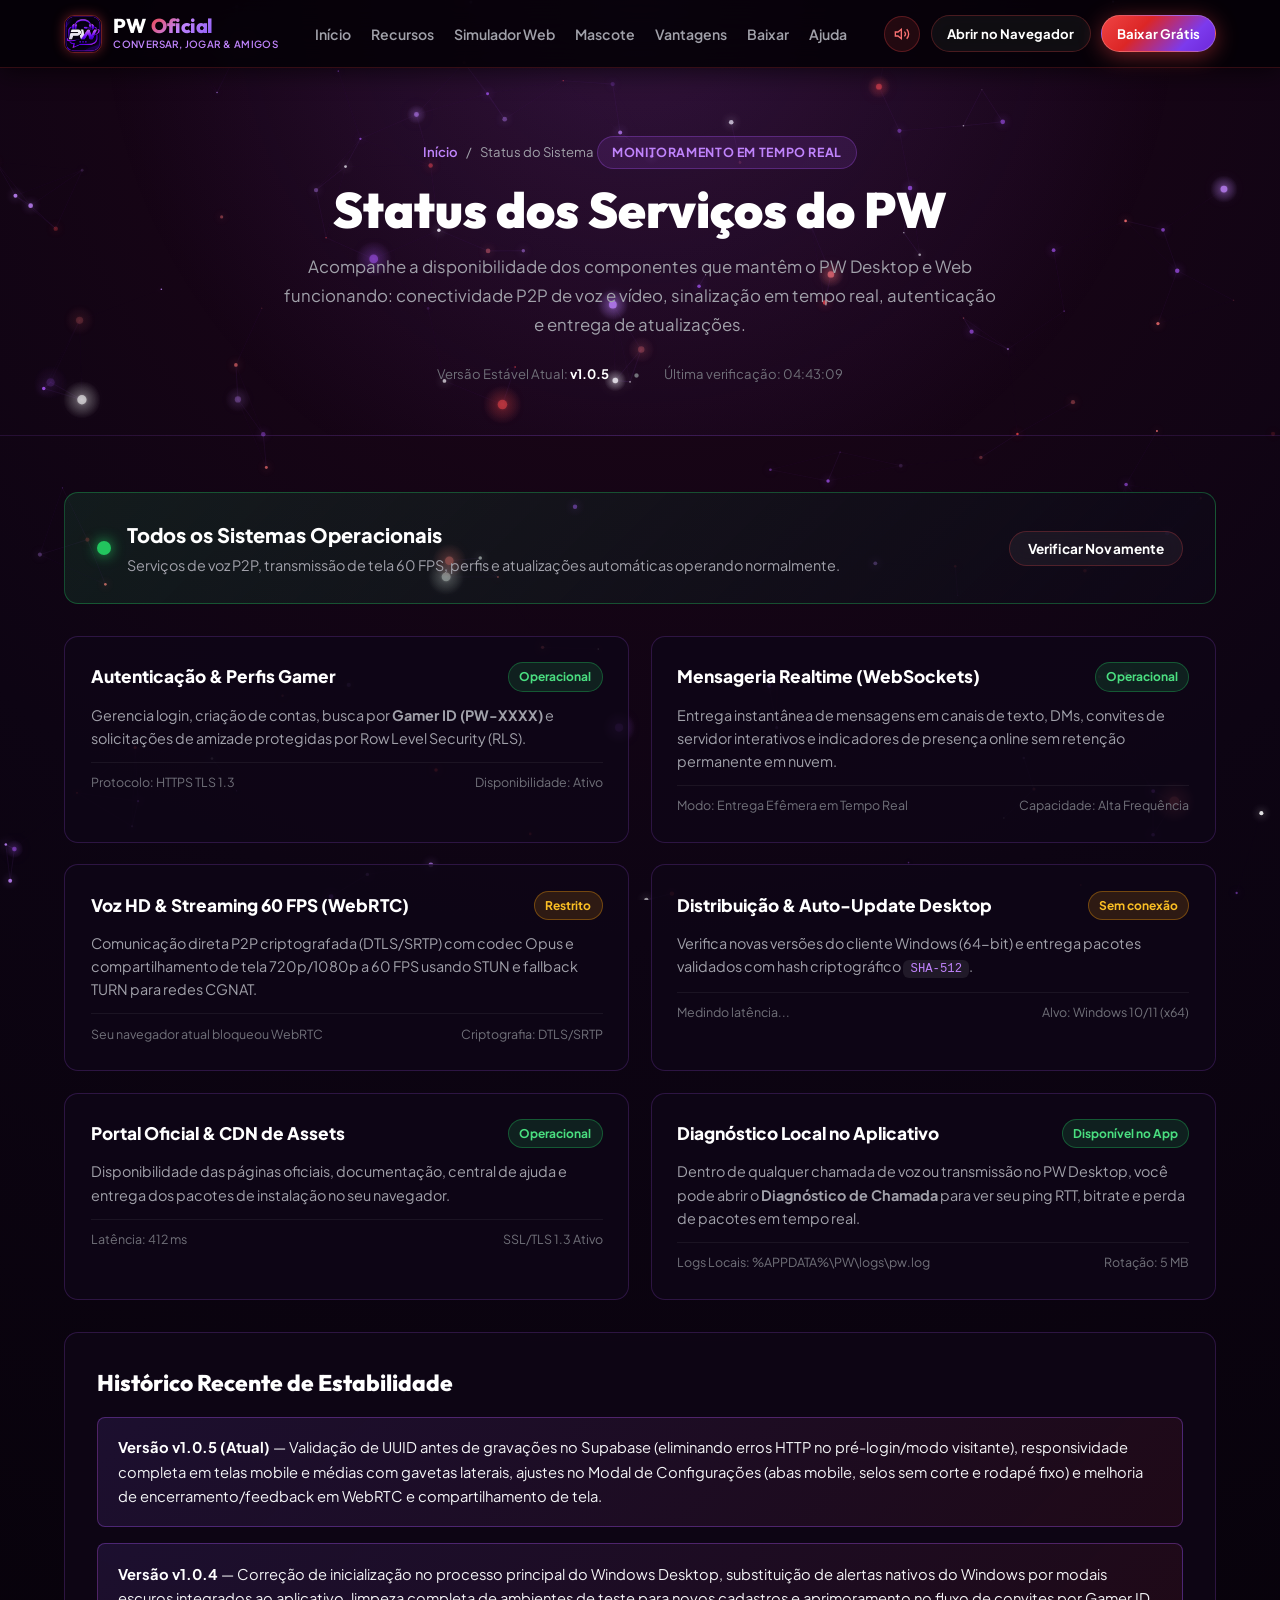
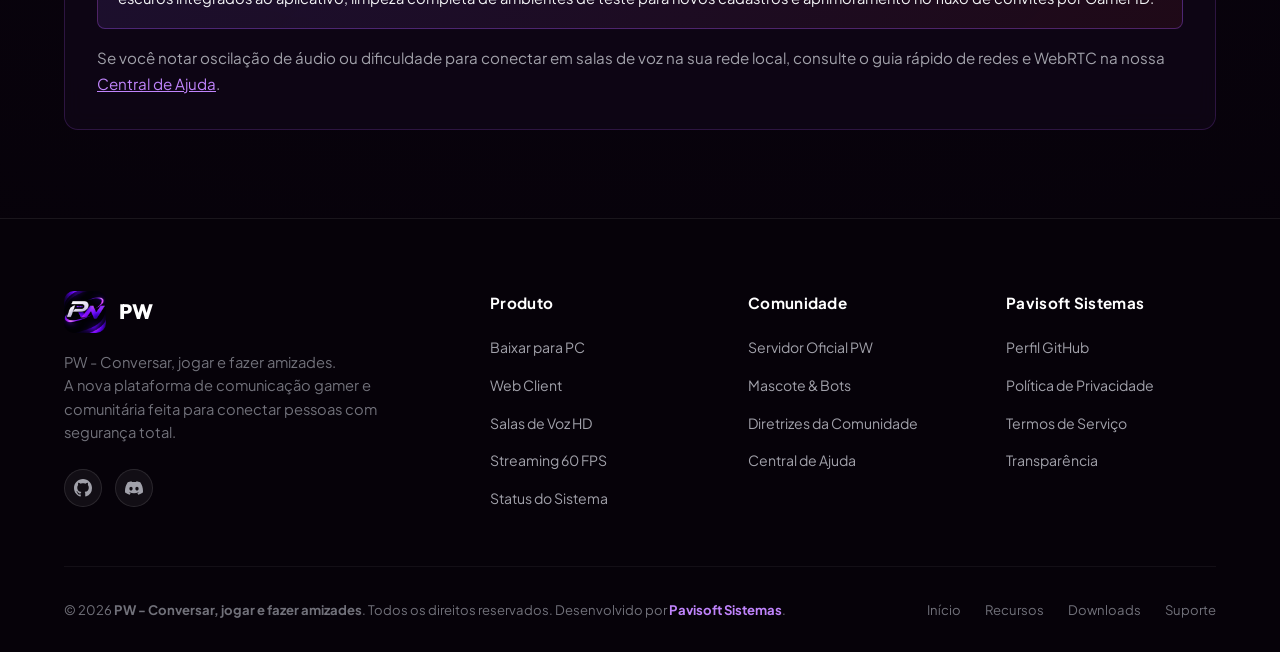
==== status.html @ 9122bd72 "chore: atualiza fallbacks e changelog do site oficial para v1.0.5" ====
<!DOCTYPE html>
<html lang="pt-BR">
<head>
  <meta charset="UTF-8">
  <meta name="viewport" content="width=device-width, initial-scale=1.0">
  <title>Status do Sistema | PW - Conversar, jogar e fazer amizades</title>
  <meta name="description" content="Acompanhe em tempo real o status dos serviços do PW: chamadas de voz WebRTC, streaming 60 FPS, autenticação, mensageria WebSockets e sistema de atualizações.">
  <meta name="author" content="Pavisoft Sistemas">
  <meta name="theme-color" content="#040106">

  <link rel="icon" type="image/x-icon" href="favicon.ico">
  <link rel="icon" type="image/png" href="assets/images/favicon.png">

  <link rel="preconnect" href="https://fonts.googleapis.com">
  <link rel="preconnect" href="https://fonts.gstatic.com" crossorigin>
  <link href="https://fonts.googleapis.com/css2?family=Outfit:wght@400;600;700;800;900&family=Plus+Jakarta+Sans:wght@400;500;600;700;800&display=swap" rel="stylesheet">
  <link rel="stylesheet" href="assets/css/style.css">
</head>
<body>
  <canvas id="starsCanvas"></canvas>

  <!-- Cabeçalho -->
  <header class="site-header">
    <div class="container nav-container">
      <a href="index.html" class="brand">
        <img src="assets/images/logo-app.jpg" alt="Logo PW" class="brand-logo-img">
        <div class="brand-text">
          <span class="brand-title">PW <span class="gradient-text-purple">Oficial</span></span>
          <span class="brand-tag">Conversar, Jogar &amp; Amigos</span>
        </div>
      </a>

      <ul class="nav-menu" id="navMenu">
        <li><a href="index.html#inicio" class="nav-link">Início</a></li>
        <li><a href="index.html#recursos" class="nav-link">Recursos</a></li>
        <li><a href="index.html#demo" class="nav-link">Simulador Web</a></li>
        <li><a href="index.html#mascote" class="nav-link">Mascote</a></li>
        <li><a href="index.html#vantagens" class="nav-link">Vantagens</a></li>
        <li><a href="index.html#baixar" class="nav-link">Baixar</a></li>
        <li><a href="ajuda.html" class="nav-link">Ajuda</a></li>
      </ul>

      <div class="nav-actions">
        <button id="soundToggleBtn" class="sound-toggle-btn" title="Som: Ativo (Clique para silenciar)" aria-label="Alternar Efeitos Sonoros">
          <svg class="pw-icon pw-icon-sm" viewBox="0 0 24 24" fill="none" stroke="currentColor" stroke-width="2"><polygon points="11 5 6 9 2 9 2 15 6 15 11 19 11 5"></polygon><path d="M19.07 4.93a10 10 0 0 1 0 14.14M15.54 8.46a5 5 0 0 1 0 7.07"></path></svg>
        </button>
        <a href="index.html#demo" class="btn btn-secondary btn-sm btn-open-web">Abrir no Navegador</a>
        <a href="index.html#baixar" class="btn btn-primary btn-sm btn-glow">Baixar Grátis</a>
        <button class="mobile-toggle" id="mobileToggle" aria-label="Abrir Menu">
          <span></span><span></span><span></span>
        </button>
      </div>
    </div>
  </header>

  <!-- Hero da Subpágina -->
  <section class="subpage-hero">
    <div class="container">
      <div class="subpage-breadcrumb">
        <a href="index.html">Início</a>
        <span>/</span>
        <span>Status do Sistema</span>
      </div>
      <div class="section-pill">MONITORAMENTO EM TEMPO REAL</div>
      <h1 class="subpage-title">Status dos Serviços do PW</h1>
      <p class="subpage-subtitle">
        Acompanhe a disponibilidade dos componentes que mantêm o PW Desktop e Web funcionando: conectividade P2P de voz e vídeo, sinalização em tempo real, autenticação e entrega de atualizações.
      </p>
      <div class="subpage-meta-bar">
        <span>Versão Estável Atual: <strong id="statusVersionValue" style="color: #fff;">v1.0.5</strong></span>
        <span>•</span>
        <span id="statusLastCheck">Verificando agora...</span>
      </div>
    </div>
  </section>

  <!-- Conteúdo Principal -->
  <main class="subpage-content" id="statusPageRoot">
    <div class="container">
      <!-- Banner Resumo -->
      <div class="status-banner">
        <div class="status-banner-left">
          <span class="status-pulse-dot"></span>
          <div>
            <h2 id="statusBannerTitle" style="font-size: 1.25rem; font-weight: 800; color: #fff; margin-bottom: 0.2rem;">Todos os Sistemas Operacionais</h2>
            <p id="statusBannerDesc" style="font-size: 0.9rem; color: var(--text-muted); margin: 0;">
              Serviços de voz P2P, transmissão de tela 60 FPS, perfis e atualizações automáticas operando normalmente.
            </p>
          </div>
        </div>
        <button class="btn btn-secondary btn-sm" id="statusRefreshBtn">Verificar Novamente</button>
      </div>

      <!-- Grade de Componentes Reais do PW -->
      <div class="status-grid">
        <div class="status-card">
          <div class="status-card-header">
            <h3 class="status-card-title">Autenticação &amp; Perfis Gamer</h3>
            <span class="status-badge ok">Operacional</span>
          </div>
          <p class="status-card-desc">
            Gerencia login, criação de contas, busca por <strong>Gamer ID (PW-XXXX)</strong> e solicitações de amizade protegidas por Row Level Security (RLS).
          </p>
          <div class="status-card-meta">
            <span>Protocolo: HTTPS TLS 1.3</span>
            <span>Disponibilidade: Ativo</span>
          </div>
        </div>

        <div class="status-card">
          <div class="status-card-header">
            <h3 class="status-card-title">Mensageria Realtime (WebSockets)</h3>
            <span class="status-badge ok">Operacional</span>
          </div>
          <p class="status-card-desc">
            Entrega instantânea de mensagens em canais de texto, DMs, convites de servidor interativos e indicadores de presença online sem retenção permanente em nuvem.
          </p>
          <div class="status-card-meta">
            <span>Modo: Entrega Efêmera em Tempo Real</span>
            <span>Capacidade: Alta Frequência</span>
          </div>
        </div>

        <div class="status-card">
          <div class="status-card-header">
            <h3 class="status-card-title">Voz HD &amp; Streaming 60 FPS (WebRTC)</h3>
            <span class="status-badge checking" id="statusWebRtcBadge">Verificando...</span>
          </div>
          <p class="status-card-desc">
            Comunicação direta P2P criptografada (DTLS/SRTP) com codec Opus e compartilhamento de tela 720p/1080p a 60 FPS usando STUN e fallback TURN para redes CGNAT.
          </p>
          <div class="status-card-meta">
            <span id="statusWebRtcMeta">Checando suporte no navegador...</span>
            <span>Criptografia: DTLS/SRTP</span>
          </div>
        </div>

        <div class="status-card">
          <div class="status-card-header">
            <h3 class="status-card-title">Distribuição &amp; Auto-Update Desktop</h3>
            <span class="status-badge checking" id="statusUpdateBadge">Verificando...</span>
          </div>
          <p class="status-card-desc">
            Verifica novas versões do cliente Windows (64-bit) e entrega pacotes validados com hash criptográfico <code class="doc-code-inline">SHA-512</code>.
          </p>
          <div class="status-card-meta">
            <span id="statusUpdateLatency">Medindo latência...</span>
            <span>Alvo: Windows 10/11 (x64)</span>
          </div>
        </div>

        <div class="status-card">
          <div class="status-card-header">
            <h3 class="status-card-title">Portal Oficial &amp; CDN de Assets</h3>
            <span class="status-badge checking" id="statusWebBadge">Verificando...</span>
          </div>
          <p class="status-card-desc">
            Disponibilidade das páginas oficiais, documentação, central de ajuda e entrega dos pacotes de instalação no seu navegador.
          </p>
          <div class="status-card-meta">
            <span id="statusWebLatency">Medindo resposta...</span>
            <span>SSL/TLS 1.3 Ativo</span>
          </div>
        </div>

        <div class="status-card">
          <div class="status-card-header">
            <h3 class="status-card-title">Diagnóstico Local no Aplicativo</h3>
            <span class="status-badge ok">Disponível no App</span>
          </div>
          <p class="status-card-desc">
            Dentro de qualquer chamada de voz ou transmissão no PW Desktop, você pode abrir o <strong>Diagnóstico de Chamada</strong> para ver seu ping RTT, bitrate e perda de pacotes em tempo real.
          </p>
          <div class="status-card-meta">
            <span>Logs Locais: %APPDATA%\PW\logs\pw.log</span>
            <span>Rotação: 5 MB</span>
          </div>
        </div>
      </div>

      <!-- Notas da Última Build -->
      <div class="doc-card">
        <h2>Histórico Recente de Estabilidade</h2>
        <div class="doc-highlight-box" style="margin-bottom: 0.85rem;">
          <strong>Versão v1.0.5 (Atual)</strong> — Validação de UUID antes de gravações no Supabase (eliminando erros HTTP no pré-login/modo visitante), responsividade completa em telas mobile e médias com gavetas laterais, ajustes no Modal de Configurações (abas mobile, selos sem corte e rodapé fixo) e melhoria de encerramento/feedback em WebRTC e compartilhamento de tela.
        </div>
        <div class="doc-highlight-box">
          <strong>Versão v1.0.4</strong> — Correção de inicialização no processo principal do Windows Desktop, substituição de alertas nativos do Windows por modais escuros integrados ao aplicativo, limpeza completa de ambientes de teste para novos cadastros e aprimoramento no fluxo de convites por Gamer ID.
        </div>
        <p style="margin-top: 1rem;">
          Se você notar oscilação de áudio ou dificuldade para conectar em salas de voz na sua rede local, consulte o guia rápido de redes e WebRTC na nossa <a href="ajuda.html#redes" style="color: var(--pw-purple-light); text-decoration: underline;">Central de Ajuda</a>.
        </p>
      </div>
    </div>
  </main>

  <!-- Rodapé -->
  <footer class="site-footer">
    <div class="container">
      <div class="footer-grid">
        <div class="footer-brand-col">
          <div class="footer-logo">
            <img src="assets/images/logo-pw.jpg" alt="Logo PW Oficial">
            <span class="footer-logo-title">PW</span>
          </div>
          <p class="footer-desc">
            PW - Conversar, jogar e fazer amizades.<br>
            A nova plataforma de comunicação gamer e comunitária feita para conectar pessoas com segurança total.
          </p>
          <div class="footer-socials">
            <a href="https://github.com/COprivacy/PW-site-oficial" target="_blank" rel="noopener noreferrer" class="social-btn" title="GitHub Oficial COprivacy">
              <svg width="18" height="18" viewBox="0 0 24 24" fill="currentColor"><path d="M12 0C5.37 0 0 5.37 0 12c0 5.31 3.435 9.795 8.205 11.385.6.105.825-.255.825-.57 0-.285-.015-1.23-.015-2.235-3.015.555-3.795-.735-4.035-1.41-.135-.345-.72-1.41-1.23-1.695-.42-.225-1.02-.78-.015-.795.945-.015 1.62.87 1.845 1.23 1.08 1.815 2.805 1.305 3.495.99.105-.78.42-1.305.765-1.605-2.67-.3-5.46-1.335-5.46-5.925 0-1.305.465-2.385 1.23-3.225-.12-.3-.54-1.53.12-3.18 0 0 1.005-.315 3.3 1.23.96-.27 1.98-.405 3-.405s2.04.135 3 .405c2.295-1.56 3.3-1.23 3.3-1.23.66 1.65.24 2.88.12 3.18.765.84 1.23 1.905 1.23 3.225 0 4.605-2.805 5.625-5.475 5.925.435.375.81 1.095.81 2.22 0 1.605-.015 2.895-.015 3.3 0 .315.225.69.825.57A12.02 12.02 0 0024 12c0-6.63-5.37-12-12-12z"/></svg>
            </a>
            <a href="index.html#demo" class="social-btn" title="Servidor Oficial PW">
              <svg width="18" height="18" viewBox="0 0 24 24" fill="currentColor"><path d="M20.317 4.37a19.791 19.791 0 0 0-4.885-1.515.074.074 0 0 0-.079.037c-.21.375-.444.864-.608 1.25a18.27 18.27 0 0 0-5.487 0 12.64 12.64 0 0 0-.617-1.25.077.077 0 0 0-.079-.037A19.736 19.736 0 0 0 3.677 4.37a.07.07 0 0 0-.032.027C.533 9.046-.32 13.58.099 18.057a.082.082 0 0 0 .031.057 19.9 19.9 0 0 0 5.993 3.03.078.078 0 0 0 .084-.028c.462-.63.874-1.295 1.226-1.994.021-.041.001-.09-.041-.106a13.107 13.107 0 0 1-1.872-.892.077.077 0 0 1-.008-.128 10.2 10.2 0 0 0 .372-.292.074.074 0 0 1 .077-.01c3.929 1.793 8.18 1.793 12.061 0a.074.074 0 0 1 .078.01c.12.098.246.198.373.292a.077.077 0 0 1-.006.127 12.299 12.299 0 0 1-1.873.893.077.077 0 0 0-.041.107c.36.698.772 1.362 1.225 1.993a.076.076 0 0 0 .084.028 19.839 19.839 0 0 0 6.002-3.03.077.077 0 0 0 .032-.054c.5-5.177-.838-9.674-3.549-13.66a.061.061 0 0 0-.031-.028zM8.02 15.33c-1.183 0-2.157-1.085-2.157-2.419 0-1.333.956-2.419 2.157-2.419 1.21 0 2.176 1.096 2.157 2.42 0 1.333-.956 2.418-2.157 2.418zm7.975 0c-1.183 0-2.157-1.085-2.157-2.419 0-1.333.955-2.419 2.157-2.419 1.21 0 2.176 1.096 2.157 2.42 0 1.333-.946 2.418-2.157 2.418z"/></svg>
            </a>
          </div>
        </div>

        <div>
          <h4 class="footer-col-title">Produto</h4>
          <ul class="footer-links">
            <li><a href="index.html#baixar">Baixar para PC</a></li>
            <li><a href="index.html#demo">Web Client</a></li>
            <li><a href="index.html#recursos">Salas de Voz HD</a></li>
            <li><a href="index.html#recursos">Streaming 60 FPS</a></li>
            <li><a href="status.html">Status do Sistema</a></li>
          </ul>
        </div>

        <div>
          <h4 class="footer-col-title">Comunidade</h4>
          <ul class="footer-links">
            <li><a href="index.html#demo">Servidor Oficial PW</a></li>
            <li><a href="index.html#mascote">Mascote &amp; Bots</a></li>
            <li><a href="diretrizes.html">Diretrizes da Comunidade</a></li>
            <li><a href="ajuda.html">Central de Ajuda</a></li>
          </ul>
        </div>

        <div>
          <h4 class="footer-col-title">Pavisoft Sistemas</h4>
          <ul class="footer-links">
            <li><a href="https://github.com/COprivacy" target="_blank" rel="noopener noreferrer">Perfil GitHub</a></li>
            <li><a href="privacidade.html">Política de Privacidade</a></li>
            <li><a href="termos.html">Termos de Serviço</a></li>
            <li><a href="transparencia.html">Transparência</a></li>
          </ul>
        </div>
      </div>

      <div class="footer-bottom">
        <div>
          © 2026 <strong>PW - Conversar, jogar e fazer amizades</strong>. Todos os direitos reservados. Desenvolvido por <strong style="color: var(--pw-purple-light); font-weight: 700;">Pavisoft Sistemas</strong>.
        </div>
        <div class="footer-bottom-links">
          <a href="index.html#inicio">Início</a>
          <a href="index.html#recursos">Recursos</a>
          <a href="index.html#baixar">Downloads</a>
          <a href="ajuda.html">Suporte</a>
        </div>
      </div>
    </div>
  </footer>

  <script src="assets/js/main.js"></script>
</body>
</html>
---- assets/css/style.css ----
/* ==========================================================================
   PW - Conversar, Jogar e Fazer Amizades
   Design System & Estilos Globais
   Inspirado no Discord com identidade Cyber Neon Roxo & Mascote 3D
   ========================================================================== */

:root {
  --font-main: 'Plus Jakarta Sans', -apple-system, BlinkMacSystemFont, 'Segoe UI', Roboto, Helvetica, Arial, sans-serif;
  --font-display: 'Outfit', -apple-system, BlinkMacSystemFont, 'Segoe UI', Roboto, sans-serif;
  
  /* Cores Base - Preto Profundo Onyx & Obsidiana */
  --bg-darker: #040106;
  --bg-main: #09040d;
  --bg-card: #0f0717;
  --bg-card-hover: #180b24;
  --bg-glass: rgba(15, 7, 23, 0.82);
  --border-color: rgba(168, 85, 247, 0.2);
  --border-color-glow: rgba(239, 68, 68, 0.45);

  /* Discord Mockup Cores (Preto Gamer com Realce Roxo & Vermelho) */
  --discord-guild-bg: #050208;
  --discord-channel-bg: #0d0615;
  --discord-chat-bg: #12091c;
  --discord-members-bg: #0a0412;
  --discord-hover: rgba(255, 255, 255, 0.06);
  --discord-active: rgba(239, 68, 68, 0.18);
  
  /* Paleta Preto, Roxo e Vermelho (Identidade PW Gamer) */
  --pw-purple: #8b5cf6;
  --pw-purple-glow: #a855f7;
  --pw-purple-light: #c084fc;
  --pw-deep: #6d28d9;
  --pw-dark: #4c1d95;

  /* Vermelho Carmesim de Ação e Energia */
  --pw-red: #ef4444;
  --pw-red-glow: #f87171;
  --pw-red-dark: #b91c1c;
  --pw-red-deep: #7f1d1d;

  /* Status */
  --pw-online: #22c55e;
  --pw-idle: #f59e0b;
  --pw-dnd: #ef4444;

  /* Tipografia & Contrastes */
  --text-white: #ffffff;
  --text-light: #f3f4f6;
  --text-muted: #a1a1aa;
  --text-dim: #71717a;

  /* Sombras & Brilhos */
  --glow-purple: 0 0 35px rgba(168, 85, 247, 0.35);
  --glow-red: 0 0 30px rgba(239, 68, 68, 0.4);
  --glow-button: 0 0 25px rgba(239, 68, 68, 0.5);
  --glow-text: 0 0 18px rgba(248, 113, 113, 0.6);
  --shadow-card: 0 15px 35px -5px rgba(0, 0, 0, 0.8);
  
  /* Layout */
  --radius-sm: 8px;
  --radius-md: 14px;
  --radius-lg: 22px;
  --radius-full: 9999px;
  --container-max: 1200px;
  --transition: all 0.25s cubic-bezier(0.16, 1, 0.3, 1);
}

/* Reset Básico */
*, *::before, *::after {
  box-sizing: border-box;
  margin: 0;
  padding: 0;
}

html {
  scroll-behavior: smooth;
  font-size: 16px;
  background-color: var(--bg-darker);
  color: var(--text-light);
  overflow-x: hidden;
}

body {
  font-family: var(--font-main);
  background: radial-gradient(circle at 50% 0%, #200518 0%, #0d0413 40%, #040106 100%);
  color: var(--text-light);
  line-height: 1.6;
  min-height: 100vh;
  position: relative;
  overflow-x: hidden;
  -webkit-font-smoothing: antialiased;
}

/* Custom Scrollbar */
::-webkit-scrollbar {
  width: 9px;
}
::-webkit-scrollbar-track {
  background: var(--bg-darker);
}
::-webkit-scrollbar-thumb {
  background: #3d0d2b;
  border-radius: var(--radius-full);
}
::-webkit-scrollbar-thumb:hover {
  background: var(--pw-red);
}

/* Utilitários de Ícones SVG Profissionais */
.pw-icon {
  display: inline-flex;
  align-items: center;
  justify-content: center;
  vertical-align: middle;
  flex-shrink: 0;
  transition: var(--transition);
}

.pw-icon-xs {
  width: 13px;
  height: 13px;
}

.pw-icon-sm {
  width: 16px;
  height: 16px;
}

.pw-icon-md {
  width: 20px;
  height: 20px;
}

.pw-icon-lg {
  width: 26px;
  height: 26px;
}

.pw-icon-xl {
  width: 32px;
  height: 32px;
}

.pw-icon-purple {
  color: var(--pw-purple-light);
}

.pw-icon-success {
  color: var(--pw-online);
}

.pw-icon-dim {
  color: var(--text-dim);
}

/* Indicador de Status com Pulso */
.status-indicator-live {
  display: inline-block;
  width: 9px;
  height: 9px;
  border-radius: 50%;
  background-color: var(--pw-online);
  box-shadow: 0 0 10px var(--pw-online);
  position: relative;
  flex-shrink: 0;
}

.status-indicator-live::after {
  content: '';
  position: absolute;
  top: -3px;
  left: -3px;
  width: 15px;
  height: 15px;
  border-radius: 50%;
  border: 1.5px solid var(--pw-online);
  opacity: 0.7;
  animation: pulseLive 2s infinite ease-out;
}

@keyframes pulseLive {
  0% { transform: scale(0.6); opacity: 0.9; }
  100% { transform: scale(1.6); opacity: 0; }
}

/* Links e Botões */
a {
  color: inherit;
  text-decoration: none;
  transition: var(--transition);
}

button {
  font-family: inherit;
  cursor: pointer;
  border: none;
  background: none;
  outline: none;
  transition: var(--transition);
}

img {
  max-width: 100%;
  height: auto;
  display: block;
}

/* Canvas de Fundo (Estrelas & Luzes Brilhantes Cyber Neon) */
#starsCanvas {
  position: fixed;
  top: 0;
  left: 0;
  width: 100vw;
  height: 100vh;
  z-index: 0;
  pointer-events: none;
  opacity: 0.88;
}

/* Container */
.container {
  max-width: var(--container-max);
  margin: 0 auto;
  padding: 0 1.5rem;
  position: relative;
  z-index: 2;
}

/* Efeito de Texto Gradiente Neon */
.gradient-text {
  background: linear-gradient(135deg, #ffffff 0%, #fca5a5 35%, #ef4444 70%, #c084fc 100%);
  -webkit-background-clip: text;
  -webkit-text-fill-color: transparent;
  display: inline-block;
}

.gradient-text-purple {
  background: linear-gradient(135deg, #ef4444 0%, #c084fc 50%, #8b5cf6 100%);
  -webkit-background-clip: text;
  -webkit-text-fill-color: transparent;
  display: inline-block;
}

.gradient-text-red {
  background: linear-gradient(135deg, #fca5a5 0%, #ef4444 50%, #b91c1c 100%);
  -webkit-background-clip: text;
  -webkit-text-fill-color: transparent;
  display: inline-block;
}

/* ==========================================================================
   Header / Navbar - 100% Fixo, Imutável e Estável
   ========================================================================== */
.site-header {
  position: fixed;
  top: 0;
  left: 0;
  width: 100%;
  height: 68px;
  z-index: 1000;
  background: rgba(4, 1, 6, 0.88);
  backdrop-filter: blur(16px);
  -webkit-backdrop-filter: blur(16px);
  border-bottom: 1px solid rgba(239, 68, 68, 0.2);
  box-shadow: 0 4px 25px rgba(0, 0, 0, 0.6);
  padding: 0;
  display: flex;
  align-items: center;
}

.nav-container {
  display: flex;
  align-items: center;
  justify-content: space-between;
  gap: 1rem;
  height: 100%;
  width: 100%;
}

/* Brand Logo */
.brand {
  display: flex;
  align-items: center;
  gap: 0.7rem;
  font-weight: 800;
  font-size: 1.3rem;
  color: var(--text-white);
  letter-spacing: -0.02em;
  flex-shrink: 0;
  white-space: nowrap;
}

.brand-logo-img {
  width: 38px;
  height: 38px;
  border-radius: 10px;
  object-fit: cover;
  box-shadow: 0 0 12px rgba(239, 68, 68, 0.4);
  border: 1.5px solid rgba(239, 68, 68, 0.45);
  transition: var(--transition);
}

.brand:hover .brand-logo-img {
  transform: rotate(-6deg) scale(1.06);
  box-shadow: 0 0 25px rgba(239, 68, 68, 0.6), 0 0 15px rgba(168, 85, 247, 0.5);
}

.brand-text {
  display: flex;
  flex-direction: column;
  white-space: nowrap;
}

.brand-title {
  font-family: var(--font-display);
  font-size: 1.25rem;
  font-weight: 800;
  line-height: 1.1;
  color: #fff;
  display: flex;
  align-items: center;
  gap: 0.35rem;
  white-space: nowrap;
}

.brand-tag {
  font-size: 0.62rem;
  color: var(--pw-purple-light);
  font-weight: 600;
  letter-spacing: 0.04em;
  text-transform: uppercase;
  white-space: nowrap;
}

/* Nav Menu */
.nav-menu {
  display: flex;
  align-items: center;
  list-style: none;
  gap: 1.25rem;
}

.nav-link {
  font-size: 0.88rem;
  font-weight: 600;
  color: var(--text-muted);
  position: relative;
  padding: 0.35rem 0;
  white-space: nowrap;
}

.nav-link:hover, .nav-link.active {
  color: var(--text-white);
}

.nav-link::after {
  content: '';
  position: absolute;
  bottom: 0;
  left: 0;
  width: 0%;
  height: 2px;
  background: var(--pw-red);
  transition: var(--transition);
  box-shadow: 0 0 8px var(--pw-red);
}

.nav-link:hover::after {
  width: 100%;
}

/* Nav Actions */
.nav-actions {
  display: flex;
  align-items: center;
  gap: 0.65rem;
  flex-shrink: 0;
}

.nav-actions .btn-sm {
  padding: 0.45rem 0.95rem;
  font-size: 0.82rem;
  white-space: nowrap;
}

/* Sound Toggle Button - Ícone Circular Compacto */
.sound-toggle-btn {
  width: 36px;
  height: 36px;
  border-radius: 50%;
  display: flex;
  align-items: center;
  justify-content: center;
  padding: 0;
  background: rgba(239, 68, 68, 0.12);
  border: 1px solid rgba(239, 68, 68, 0.28);
  color: var(--pw-red-glow);
  transition: var(--transition);
  flex-shrink: 0;
  cursor: pointer;
}

.sound-toggle-btn:hover {
  background: rgba(239, 68, 68, 0.25);
  color: #fff;
  transform: scale(1.06);
}

.sound-toggle-btn.muted {
  opacity: 0.6;
  border-color: rgba(255, 255, 255, 0.15);
  color: var(--text-muted);
}

/* Mobile Menu Toggle */
.mobile-toggle {
  display: none;
  flex-direction: column;
  gap: 5px;
  background: none;
  border: none;
  padding: 0.5rem;
  cursor: pointer;
}

.mobile-toggle span {
  display: block;
  width: 24px;
  height: 2.5px;
  background: #fff;
  border-radius: 2px;
  transition: var(--transition);
}

/* ==========================================================================
   Botões Globais
   ========================================================================== */
.btn {
  display: inline-flex;
  align-items: center;
  justify-content: center;
  gap: 0.6rem;
  font-size: 0.95rem;
  font-weight: 700;
  padding: 0.75rem 1.6rem;
  border-radius: var(--radius-full);
  letter-spacing: 0.01em;
  transition: var(--transition);
  position: relative;
  overflow: hidden;
  text-align: center;
}

.btn-primary {
  background: linear-gradient(135deg, #ef4444 0%, #dc2626 35%, #7c3aed 75%, #6d28d9 100%);
  color: #ffffff;
  box-shadow: 0 4px 22px rgba(239, 68, 68, 0.45);
  border: 1px solid rgba(254, 202, 202, 0.3);
}

.btn-primary:hover {
  transform: translateY(-2px);
  box-shadow: 0 6px 30px rgba(239, 68, 68, 0.65), 0 0 20px rgba(168, 85, 247, 0.5);
  background: linear-gradient(135deg, #f87171 0%, #ef4444 35%, #8b5cf6 75%, #7c3aed 100%);
}

.btn-secondary {
  background: rgba(255, 255, 255, 0.05);
  color: var(--text-white);
  border: 1px solid rgba(239, 68, 68, 0.25);
  backdrop-filter: blur(8px);
}

.btn-secondary:hover {
  background: rgba(239, 68, 68, 0.12);
  border-color: rgba(239, 68, 68, 0.5);
  transform: translateY(-2px);
  box-shadow: 0 4px 20px rgba(0, 0, 0, 0.5);
}

.btn-glow {
  position: relative;
}

.btn-glow::before {
  content: '';
  position: absolute;
  top: -2px;
  left: -2px;
  right: -2px;
  bottom: -2px;
  background: linear-gradient(45deg, #ef4444, #a855f7, #dc2626, #7c3aed);
  background-size: 300%;
  border-radius: var(--radius-full);
  z-index: -1;
  opacity: 0;
  transition: opacity 0.3s ease;
  filter: blur(8px);
}

.btn-glow:hover::before {
  opacity: 0.8;
  animation: borderGlow 4s linear infinite;
}

@keyframes borderGlow {
  0% { background-position: 0% 50%; }
  50% { background-position: 100% 50%; }
  100% { background-position: 0% 50%; }
}

.btn-sm {
  padding: 0.5rem 1.1rem;
  font-size: 0.85rem;
}

.btn-lg {
  padding: 1rem 2.2rem;
  font-size: 1.05rem;
}

/* ==========================================================================
   Hero Section
   ========================================================================== */
.hero-section {
  position: relative;
  padding-top: 6.8rem;
  padding-bottom: 5.5rem;
  overflow: hidden;
}

/* Orbes e Luzes Flutuantes de Ambiente (Cyber Neon Glow) */
.ambient-glow-orb {
  position: absolute;
  border-radius: 50%;
  pointer-events: none;
  z-index: 1;
  filter: blur(55px);
  -webkit-filter: blur(55px);
  animation: orbFloat 14s ease-in-out infinite alternate;
  will-change: transform, opacity;
}

@keyframes orbFloat {
  0% {
    transform: translate(0, 0) scale(1);
    opacity: 0.72;
  }
  50% {
    transform: translate(32px, -26px) scale(1.14);
    opacity: 0.95;
  }
  100% {
    transform: translate(-28px, 22px) scale(0.92);
    opacity: 0.76;
  }
}

.glow-purple {
  background: radial-gradient(circle, rgba(139, 92, 246, 0.38) 0%, rgba(168, 85, 247, 0.16) 45%, rgba(4, 1, 6, 0) 70%);
}

.glow-red {
  background: radial-gradient(circle, rgba(239, 68, 68, 0.35) 0%, rgba(220, 38, 38, 0.14) 45%, rgba(4, 1, 6, 0) 70%);
}

.hero-glow-orb {
  position: absolute;
  border-radius: 50%;
  pointer-events: none;
  z-index: 1;
  filter: blur(50px);
  -webkit-filter: blur(50px);
  animation: orbFloat 12s ease-in-out infinite alternate;
  will-change: transform, opacity;
}

.hero-glow-1 {
  top: 5%;
  right: -5%;
  width: 580px;
  height: 580px;
  background: radial-gradient(circle, rgba(139, 92, 246, 0.36) 0%, rgba(4, 1, 6, 0) 70%);
}

.hero-glow-2 {
  top: 30%;
  left: -10%;
  width: 550px;
  height: 550px;
  background: radial-gradient(circle, rgba(239, 68, 68, 0.32) 0%, rgba(4, 1, 6, 0) 70%);
  animation-delay: -5s;
}

.hero-glow-3 {
  bottom: -6%;
  right: 25%;
  width: 480px;
  height: 480px;
  background: radial-gradient(circle, rgba(168, 85, 247, 0.28) 0%, rgba(4, 1, 6, 0) 70%);
  animation-delay: -9s;
}

/* Posicionamento dos Orbes de Luz nas demais Seções */
.demo-glow-1 {
  top: 8%;
  right: -8%;
  width: 540px;
  height: 540px;
}

.demo-glow-2 {
  bottom: 8%;
  left: -8%;
  width: 500px;
  height: 500px;
  animation-delay: -6s;
}

.features-glow-1 {
  top: 15%;
  left: -8%;
  width: 520px;
  height: 520px;
}

.features-glow-2 {
  bottom: 15%;
  right: -8%;
  width: 500px;
  height: 500px;
  animation-delay: -7s;
}

.benefits-glow-1 {
  top: 15%;
  right: -6%;
  width: 480px;
  height: 480px;
}

.benefits-glow-2 {
  bottom: 15%;
  left: -6%;
  width: 460px;
  height: 460px;
  animation-delay: -4s;
}

.download-glow-1 {
  top: 10%;
  left: -6%;
  width: 540px;
  height: 540px;
}

.download-glow-2 {
  bottom: 10%;
  right: -6%;
  width: 520px;
  height: 520px;
  animation-delay: -5s;
}

.cta-glow-1 {
  top: 10%;
  left: 10%;
  width: 460px;
  height: 460px;
}

.cta-glow-2 {
  bottom: 10%;
  right: 10%;
  width: 460px;
  height: 460px;
  animation-delay: -3s;
}

.hero-grid {
  display: grid;
  grid-template-columns: 1.15fr 0.85fr;
  align-items: center;
  gap: 3.5rem;
  position: relative;
  z-index: 2;
}

/* Tag Pill */
.hero-tag {
  display: inline-flex;
  align-items: center;
  gap: 0.5rem;
  padding: 0.4rem 1rem;
  background: rgba(239, 68, 68, 0.1);
  border: 1px solid rgba(239, 68, 68, 0.35);
  border-radius: var(--radius-full);
  color: var(--pw-red-glow);
  font-size: 0.82rem;
  font-weight: 700;
  letter-spacing: 0.03em;
  margin-bottom: 1.3rem;
  box-shadow: 0 0 15px rgba(239, 68, 68, 0.25);
}

.hero-title {
  font-family: var(--font-display);
  font-size: clamp(2.5rem, 5vw, 4.2rem);
  font-weight: 900;
  line-height: 1.08;
  letter-spacing: -0.03em;
  color: var(--text-white);
  margin-bottom: 1.4rem;
}

.hero-desc {
  font-size: 1.15rem;
  color: var(--text-muted);
  line-height: 1.7;
  margin-bottom: 2.2rem;
  max-width: 580px;
}

.hero-desc strong {
  color: #fff;
  font-weight: 600;
}

/* Hero CTAs */
.hero-cta-wrapper {
  display: flex;
  flex-direction: column;
  gap: 1.2rem;
}

.hero-cta-buttons {
  display: flex;
  flex-wrap: wrap;
  align-items: center;
  gap: 1rem;
}

.hero-btn-subtext {
  display: block;
  font-size: 0.72rem;
  opacity: 0.85;
  font-weight: 500;
}

.hero-platforms {
  display: flex;
  align-items: center;
  gap: 0.75rem;
  font-size: 0.82rem;
  color: var(--text-dim);
}

.hero-platforms span {
  color: var(--text-muted);
}

/* Hero Trust Stats */
.hero-stats {
  display: flex;
  flex-wrap: wrap;
  gap: 1.8rem;
  margin-top: 2.5rem;
  padding-top: 1.8rem;
  border-top: 1px solid rgba(255, 255, 255, 0.08);
}

.stat-item {
  display: flex;
  flex-direction: column;
}

.stat-value {
  font-family: var(--font-display);
  font-size: 1.5rem;
  font-weight: 800;
  color: #fff;
  line-height: 1.2;
}

.stat-label {
  font-size: 0.8rem;
  color: var(--text-muted);
}

/* Hero Mascot Frame (Right side) */
.hero-mascot-card {
  position: relative;
  display: flex;
  justify-content: center;
  align-items: center;
}

.mascot-frame-inner {
  position: relative;
  border-radius: 28px;
  background: linear-gradient(160deg, rgba(239, 68, 68, 0.15) 0%, rgba(139, 92, 246, 0.18) 50%, rgba(10, 4, 16, 0.95) 100%);
  border: 2px solid rgba(239, 68, 68, 0.35);
  box-shadow: var(--shadow-card), 0 0 50px rgba(168, 85, 247, 0.25), 0 0 30px rgba(239, 68, 68, 0.25);
  padding: 10px;
  transition: transform 0.2s ease-out;
  transform-style: preserve-3d;
}

.mascot-image {
  width: 100%;
  max-width: 440px;
  border-radius: 22px;
  display: block;
  box-shadow: inset 0 0 30px rgba(0, 0, 0, 0.8);
}

/* Floating Badges no Mascote */
.mascot-badge {
  position: absolute;
  background: rgba(10, 4, 16, 0.92);
  backdrop-filter: blur(12px);
  -webkit-backdrop-filter: blur(12px);
  border: 1px solid rgba(239, 68, 68, 0.32);
  padding: 0.65rem 1rem;
  border-radius: var(--radius-md);
  box-shadow: 0 10px 25px rgba(0, 0, 0, 0.7), 0 0 15px rgba(239, 68, 68, 0.2);
  display: flex;
  align-items: center;
  gap: 0.6rem;
  z-index: 5;
  animation: floatAnim 4s ease-in-out infinite alternate;
}

.mascot-badge-1 {
  top: -15px;
  left: -20px;
  animation-delay: 0s;
}

.mascot-badge-2 {
  bottom: 25px;
  right: -25px;
  animation-delay: 1.5s;
}

.mascot-badge-3 {
  bottom: -18px;
  left: 20px;
  animation-delay: 2.2s;
}

@keyframes floatAnim {
  0% { transform: translateY(0px); }
  100% { transform: translateY(-10px); }
}

.badge-icon {
  width: 32px;
  height: 32px;
  border-radius: 50%;
  display: flex;
  align-items: center;
  justify-content: center;
  font-size: 1rem;
  background: rgba(168, 85, 247, 0.2);
  color: var(--pw-purple-light);
}

.badge-text {
  display: flex;
  flex-direction: column;
}

.badge-title {
  font-size: 0.75rem;
  font-weight: 700;
  color: #fff;
  line-height: 1.2;
}

.badge-sub {
  font-size: 0.68rem;
  color: var(--pw-purple-light);
}

/* Equalizer Bars */
.sound-bars {
  display: flex;
  align-items: flex-end;
  gap: 2px;
  height: 14px;
}

.sound-bars span {
  width: 3px;
  background: var(--pw-online);
  border-radius: 2px;
  animation: pulseBar 0.9s ease-in-out infinite alternate;
}

.sound-bars span:nth-child(1) { height: 6px; animation-delay: 0.1s; }
.sound-bars span:nth-child(2) { height: 12px; animation-delay: 0.3s; }
.sound-bars span:nth-child(3) { height: 8px; animation-delay: 0.2s; }
.sound-bars span:nth-child(4) { height: 14px; animation-delay: 0.4s; }

@keyframes pulseBar {
  0% { height: 4px; }
  100% { height: 14px; }
}

/* ==========================================================================
   Simulador Interativo do PW (Discord Mockup)
   ========================================================================== */
.demo-section {
  padding: 5rem 0;
  position: relative;
  z-index: 2;
}

.section-header {
  text-align: center;
  max-width: 720px;
  margin: 0 auto 3.5rem auto;
}

.section-pill {
  display: inline-block;
  padding: 0.35rem 0.9rem;
  background: rgba(168, 85, 247, 0.12);
  border: 1px solid rgba(168, 85, 247, 0.3);
  border-radius: var(--radius-full);
  font-size: 0.78rem;
  font-weight: 700;
  color: var(--pw-purple-light);
  text-transform: uppercase;
  letter-spacing: 0.05em;
  margin-bottom: 0.8rem;
}

.section-title {
  font-family: var(--font-display);
  font-size: clamp(2rem, 3.5vw, 2.9rem);
  font-weight: 800;
  line-height: 1.15;
  color: #fff;
  margin-bottom: 1rem;
}

.section-desc {
  font-size: 1.05rem;
  color: var(--text-muted);
}

/* Janela do App PW */
.app-window {
  background: var(--discord-guild-bg);
  border-radius: var(--radius-lg);
  border: 1px solid var(--border-color);
  box-shadow: 0 25px 60px -15px rgba(0, 0, 0, 0.7), 0 0 30px rgba(139, 92, 246, 0.2);
  overflow: hidden;
  display: flex;
  flex-direction: column;
}

/* Barra de Título da Janela */
.window-titlebar {
  background: #06020c;
  padding: 0.55rem 1rem;
  display: flex;
  align-items: center;
  justify-content: space-between;
  border-bottom: 1px solid rgba(255, 255, 255, 0.05);
}

.window-controls {
  display: flex;
  align-items: center;
  gap: 7px;
}

.window-dot {
  width: 12px;
  height: 12px;
  border-radius: 50%;
  display: inline-block;
}

.dot-close { background: #ff5f56; }
.dot-min { background: #ffbd2e; }
.dot-max { background: #27c93f; }

.window-title {
  font-size: 0.78rem;
  font-weight: 600;
  color: var(--text-dim);
  display: flex;
  align-items: center;
  gap: 0.4rem;
}

.window-status-badge {
  background: rgba(34, 197, 94, 0.15);
  color: var(--pw-online);
  font-size: 0.7rem;
  padding: 0.15rem 0.5rem;
  border-radius: var(--radius-full);
  font-weight: 700;
}

/* Layout Interno do PW Client */
.client-layout {
  display: grid;
  grid-template-columns: 72px 240px 1fr 220px;
  height: 580px;
  background: var(--discord-chat-bg);
}

/* 1. Barra de Servidores (Guilds) */
.guilds-sidebar {
  background: var(--discord-guild-bg);
  padding: 0.8rem 0;
  display: flex;
  flex-direction: column;
  align-items: center;
  gap: 0.65rem;
  border-right: 1px solid rgba(255, 255, 255, 0.04);
}

.guild-item {
  width: 48px;
  height: 48px;
  border-radius: 50%;
  background: #1e1333;
  color: #fff;
  display: flex;
  align-items: center;
  justify-content: center;
  font-weight: 700;
  font-size: 0.95rem;
  cursor: pointer;
  position: relative;
  transition: var(--transition);
  overflow: hidden;
}

.guild-item img {
  width: 100%;
  height: 100%;
  object-fit: cover;
}

.guild-item svg {
  width: 22px;
  height: 22px;
  stroke-width: 2;
  transition: var(--transition);
}

.guild-item:hover, .guild-item.active {
  border-radius: 16px;
  background: linear-gradient(135deg, #ef4444 0%, #8b5cf6 100%);
  box-shadow: 0 0 18px rgba(239, 68, 68, 0.5);
}

.guild-item.active::before {
  content: '';
  position: absolute;
  left: 0;
  width: 4px;
  height: 38px;
  background: var(--pw-red);
  box-shadow: 0 0 8px var(--pw-red);
  border-radius: 0 4px 4px 0;
}

.guild-separator {
  width: 32px;
  height: 2px;
  background: rgba(255, 255, 255, 0.08);
  margin: 0.2rem 0;
}

/* 2. Barra de Canais */
.channels-sidebar {
  background: var(--discord-channel-bg);
  display: flex;
  flex-direction: column;
  border-right: 1px solid rgba(255, 255, 255, 0.04);
}

.server-header {
  padding: 0.9rem 1rem;
  font-size: 0.95rem;
  font-weight: 800;
  color: #fff;
  display: flex;
  align-items: center;
  justify-content: space-between;
  border-bottom: 1px solid rgba(255, 255, 255, 0.06);
  box-shadow: 0 1px 2px rgba(0, 0, 0, 0.2);
}

.channels-list {
  flex: 1;
  overflow-y: auto;
  padding: 0.8rem 0.5rem;
  display: flex;
  flex-direction: column;
  gap: 0.2rem;
}

.channel-category {
  font-size: 0.7rem;
  font-weight: 800;
  color: var(--text-dim);
  text-transform: uppercase;
  letter-spacing: 0.05em;
  padding: 0.6rem 0.5rem 0.2rem;
  display: flex;
  align-items: center;
  gap: 0.3rem;
}

.channel-btn {
  display: flex;
  align-items: center;
  gap: 0.5rem;
  padding: 0.45rem 0.6rem;
  border-radius: 6px;
  color: var(--text-muted);
  font-size: 0.86rem;
  font-weight: 600;
  cursor: pointer;
  width: 100%;
  text-align: left;
  transition: var(--transition);
}

.channel-btn:hover {
  background: var(--discord-hover);
  color: var(--text-light);
}

.channel-btn.active {
  background: rgba(239, 68, 68, 0.16);
  color: #fff;
  font-weight: 700;
  border-left: 2px solid var(--pw-red);
}

.channel-btn svg {
  flex-shrink: 0;
  opacity: 0.7;
}

.channel-btn.active svg {
  opacity: 1;
  color: var(--pw-red-glow);
}

.voice-count {
  margin-left: auto;
  font-size: 0.7rem;
  background: rgba(168, 85, 247, 0.2);
  color: var(--pw-purple-light);
  padding: 0.1rem 0.4rem;
  border-radius: var(--radius-full);
}

/* User Profile no rodapé de canais */
.user-bar {
  background: #0b0614;
  padding: 0.6rem 0.75rem;
  display: flex;
  align-items: center;
  justify-content: space-between;
  border-top: 1px solid rgba(255, 255, 255, 0.04);
}

.user-bar-profile {
  display: flex;
  align-items: center;
  gap: 0.5rem;
  cursor: pointer;
}

.user-bar-avatar {
  width: 32px;
  height: 32px;
  border-radius: 50%;
  background: #2b1747;
  position: relative;
  display: flex;
  align-items: center;
  justify-content: center;
  font-size: 0.8rem;
  font-weight: 700;
}

.user-status-dot {
  position: absolute;
  bottom: -1px;
  right: -1px;
  width: 10px;
  height: 10px;
  border-radius: 50%;
  border: 2px solid #0b0614;
  background: var(--pw-online);
}

.user-bar-info {
  display: flex;
  flex-direction: column;
}

.user-bar-name {
  font-size: 0.82rem;
  font-weight: 700;
  color: #fff;
  line-height: 1.1;
}

.user-bar-tag {
  font-size: 0.68rem;
  color: var(--text-dim);
}

.user-bar-actions {
  display: flex;
  align-items: center;
  gap: 0.3rem;
  color: var(--text-dim);
}

.user-action-icon {
  padding: 0.3rem;
  border-radius: 4px;
  cursor: pointer;
}

.user-action-icon:hover {
  background: rgba(255, 255, 255, 0.08);
  color: #fff;
}

/* 3. Área Principal do Chat */
.chat-area {
  display: flex;
  flex-direction: column;
  background: var(--discord-chat-bg);
  overflow: hidden;
}

.chat-header {
  padding: 0.9rem 1.2rem;
  display: flex;
  align-items: center;
  justify-content: space-between;
  border-bottom: 1px solid rgba(255, 255, 255, 0.05);
}

.chat-header-title {
  display: flex;
  align-items: center;
  gap: 0.5rem;
  font-size: 0.95rem;
  font-weight: 700;
  color: #fff;
}

.chat-header-topic {
  font-size: 0.78rem;
  color: var(--text-dim);
  border-left: 1px solid rgba(255, 255, 255, 0.1);
  padding-left: 0.8rem;
  margin-left: 0.8rem;
  white-space: nowrap;
  overflow: hidden;
  text-overflow: ellipsis;
  max-width: 320px;
}

.chat-messages {
  flex: 1;
  overflow-y: auto;
  padding: 1rem 1.2rem;
  display: flex;
  flex-direction: column;
  gap: 1.1rem;
}

/* Estilo de Mensagem Individual */
.chat-msg {
  display: flex;
  align-items: flex-start;
  gap: 0.9rem;
  animation: fadeInMsg 0.3s ease-out;
}

@keyframes fadeInMsg {
  from { opacity: 0; transform: translateY(6px); }
  to { opacity: 1; transform: translateY(0); }
}

.msg-avatar {
  width: 40px;
  height: 40px;
  border-radius: 50%;
  object-fit: cover;
  flex-shrink: 0;
  box-shadow: 0 2px 8px rgba(0, 0, 0, 0.4);
}

.msg-content {
  display: flex;
  flex-direction: column;
  flex: 1;
}

.msg-meta {
  display: flex;
  align-items: baseline;
  gap: 0.5rem;
  margin-bottom: 0.15rem;
}

.msg-author {
  font-size: 0.9rem;
  font-weight: 700;
  color: #fff;
  cursor: pointer;
}

.msg-author:hover {
  text-decoration: underline;
}

.msg-badge-bot {
  font-size: 0.65rem;
  font-weight: 800;
  background: var(--pw-purple);
  color: #fff;
  padding: 0.1rem 0.35rem;
  border-radius: 4px;
  text-transform: uppercase;
}

.msg-time {
  font-size: 0.72rem;
  color: var(--text-dim);
}

.msg-text {
  font-size: 0.9rem;
  color: #e2e8f0;
  line-height: 1.45;
  word-break: break-word;
}

.msg-reactions {
  display: flex;
  align-items: center;
  gap: 0.4rem;
  margin-top: 0.45rem;
}

.reaction-pill {
  display: inline-flex;
  align-items: center;
  gap: 0.35rem;
  font-size: 0.75rem;
  padding: 0.15rem 0.5rem;
  border-radius: 6px;
  background: rgba(255, 255, 255, 0.05);
  border: 1px solid rgba(255, 255, 255, 0.08);
  color: var(--text-muted);
  cursor: pointer;
  transition: var(--transition);
}

.reaction-pill svg {
  width: 14px;
  height: 14px;
  flex-shrink: 0;
  stroke-width: 2;
}

.reaction-pill:hover, .reaction-pill.reacted {
  background: rgba(168, 85, 247, 0.2);
  border-color: rgba(168, 85, 247, 0.4);
  color: #fff;
}

/* Indicador de Digitação */
.typing-indicator {
  font-size: 0.75rem;
  color: var(--text-dim);
  padding: 0 1.2rem 0.3rem;
  min-height: 1.2rem;
  display: flex;
  align-items: center;
  gap: 0.3rem;
}

/* Barra de Digitação */
.chat-input-bar {
  padding: 0 1.2rem 1.2rem;
}

.chat-input-box {
  background: #10091e;
  border-radius: var(--radius-sm);
  padding: 0.65rem 0.9rem;
  display: flex;
  align-items: center;
  gap: 0.75rem;
  border: 1px solid rgba(255, 255, 255, 0.08);
  transition: var(--transition);
}

.chat-input-box:focus-within {
  border-color: var(--pw-purple-glow);
  box-shadow: 0 0 12px rgba(168, 85, 247, 0.25);
}

.chat-input-field {
  flex: 1;
  background: none;
  border: none;
  color: #fff;
  font-size: 0.9rem;
  outline: none;
  font-family: inherit;
}

.chat-input-field::placeholder {
  color: var(--text-dim);
}

.chat-tools {
  display: flex;
  align-items: center;
  gap: 0.5rem;
  color: var(--text-muted);
}

.tool-btn {
  padding: 0.25rem;
  border-radius: 4px;
  cursor: pointer;
  transition: var(--transition);
}

.tool-btn:hover {
  color: #fff;
}

/* 4. Lista de Membros */
.members-sidebar {
  background: var(--discord-members-bg);
  border-left: 1px solid rgba(255, 255, 255, 0.04);
  padding: 0.8rem;
  overflow-y: auto;
  display: flex;
  flex-direction: column;
  gap: 0.3rem;
}

.member-category {
  font-size: 0.7rem;
  font-weight: 800;
  color: var(--text-dim);
  text-transform: uppercase;
  letter-spacing: 0.05em;
  padding: 0.5rem 0.4rem 0.2rem;
}

.member-item {
  display: flex;
  align-items: center;
  gap: 0.6rem;
  padding: 0.35rem 0.5rem;
  border-radius: 6px;
  cursor: pointer;
  transition: var(--transition);
}

.member-item:hover {
  background: var(--discord-hover);
}

.member-avatar-wrap {
  position: relative;
  width: 32px;
  height: 32px;
  flex-shrink: 0;
}

.member-avatar {
  width: 32px;
  height: 32px;
  border-radius: 50%;
  object-fit: cover;
}

.member-status {
  position: absolute;
  bottom: -1px;
  right: -1px;
  width: 10px;
  height: 10px;
  border-radius: 50%;
  border: 2px solid var(--discord-members-bg);
}

.status-online { background: var(--pw-online); }
.status-idle { background: var(--pw-idle); }
.status-dnd { background: var(--pw-dnd); }

.member-info {
  display: flex;
  flex-direction: column;
  overflow: hidden;
}

.member-name {
  font-size: 0.84rem;
  font-weight: 600;
  color: var(--text-light);
  white-space: nowrap;
  overflow: hidden;
  text-overflow: ellipsis;
}

.member-activity {
  font-size: 0.68rem;
  color: var(--text-dim);
  white-space: nowrap;
  overflow: hidden;
  text-overflow: ellipsis;
}

/* Chamada de Voz Overlay Ativa */
.voice-call-overlay {
  background: #110820;
  border-bottom: 1px solid var(--border-color);
  padding: 0.9rem 1.2rem;
  display: flex;
  align-items: center;
  justify-content: space-between;
  box-shadow: 0 4px 15px rgba(0, 0, 0, 0.4);
}

.voice-call-info {
  display: flex;
  align-items: center;
  gap: 0.8rem;
}

.voice-users-speaking {
  display: flex;
  align-items: center;
  gap: -0.5rem;
}

.voice-user-ring {
  width: 34px;
  height: 34px;
  border-radius: 50%;
  border: 2px solid var(--pw-online);
  box-shadow: 0 0 10px var(--pw-online);
  margin-right: -8px;
  object-fit: cover;
}

.voice-controls {
  display: flex;
  align-items: center;
  gap: 0.6rem;
}

.voice-btn-disconnect {
  background: #ef4444;
  color: #fff;
  padding: 0.4rem 0.8rem;
  border-radius: var(--radius-full);
  font-size: 0.78rem;
  font-weight: 700;
  display: flex;
  align-items: center;
  gap: 0.4rem;
}

.voice-btn-disconnect:hover {
  background: #dc2626;
}

/* ==========================================================================
   Seções de Recursos (Estilo Discord com Linhas Alternadas)
   ========================================================================== */
.features-section {
  padding: 6rem 0;
  position: relative;
  overflow: hidden;
}

.feature-row {
  display: grid;
  grid-template-columns: 1fr 1fr;
  align-items: center;
  gap: 4.5rem;
  margin-bottom: 7rem;
}

.feature-row:last-child {
  margin-bottom: 0;
}

.feature-row.reverse {
  direction: rtl;
}

.feature-row.reverse > * {
  direction: ltr;
}

.feature-text {
  display: flex;
  flex-direction: column;
}

.feature-badge {
  display: inline-flex;
  align-items: center;
  gap: 0.4rem;
  font-size: 0.8rem;
  font-weight: 800;
  color: var(--pw-purple-light);
  text-transform: uppercase;
  letter-spacing: 0.05em;
  margin-bottom: 0.8rem;
}

.feature-title {
  font-family: var(--font-display);
  font-size: clamp(2rem, 3.2vw, 2.7rem);
  font-weight: 800;
  line-height: 1.15;
  color: #fff;
  margin-bottom: 1.2rem;
}

.feature-desc {
  font-size: 1.05rem;
  color: var(--text-muted);
  line-height: 1.7;
  margin-bottom: 1.5rem;
}

.feature-list {
  list-style: none;
  display: flex;
  flex-direction: column;
  gap: 0.8rem;
}

.feature-list-item {
  display: flex;
  align-items: flex-start;
  gap: 0.75rem;
  font-size: 0.95rem;
  color: var(--text-light);
}

.feature-check {
  color: var(--pw-purple-light);
  flex-shrink: 0;
  margin-top: 3px;
}

/* Cards Visuais de Recursos */
.feature-visual {
  position: relative;
}

.feature-card-glow {
  background: linear-gradient(145deg, rgba(20, 7, 30, 0.85) 0%, rgba(6, 2, 10, 0.98) 100%);
  border: 1px solid rgba(239, 68, 68, 0.25);
  border-radius: var(--radius-lg);
  padding: 2.2rem;
  box-shadow: var(--shadow-card), 0 0 40px rgba(239, 68, 68, 0.15), 0 0 25px rgba(139, 92, 246, 0.15);
  position: relative;
  overflow: hidden;
}

.feature-card-glow::before {
  content: '';
  position: absolute;
  top: 0;
  left: 0;
  right: 0;
  height: 3px;
  background: linear-gradient(90deg, #ef4444, #a855f7, #dc2626);
}

/* ==========================================================================
   Gaming Stream Dashboard - Reprodutor de Vídeo Interativo
   ========================================================================== */
.stream-dashboard-card {
  padding: 1.25rem !important;
  background: rgba(8, 3, 14, 0.94) !important;
  border: 1px solid rgba(239, 68, 68, 0.3) !important;
  box-shadow: 0 10px 40px rgba(0, 0, 0, 0.7), 0 0 25px rgba(239, 68, 68, 0.18) !important;
  transition: var(--transition);
}

.stream-dashboard-card:hover {
  border-color: rgba(168, 85, 247, 0.5) !important;
  box-shadow: 0 15px 50px rgba(0, 0, 0, 0.8), 0 0 35px rgba(168, 85, 247, 0.3) !important;
}

.stream-dashboard-header {
  display: flex;
  align-items: center;
  justify-content: space-between;
  margin-bottom: 0.85rem;
  padding-bottom: 0.65rem;
  border-bottom: 1px solid rgba(255, 255, 255, 0.08);
}

.stream-header-left {
  display: flex;
  align-items: center;
  gap: 0.75rem;
}

.stream-live-pill {
  display: inline-flex;
  align-items: center;
  gap: 0.4rem;
  background: rgba(239, 68, 68, 0.2);
  border: 1px solid rgba(239, 68, 68, 0.55);
  color: #ff6b6b;
  font-size: 0.68rem;
  font-weight: 800;
  letter-spacing: 0.04em;
  padding: 0.2rem 0.55rem;
  border-radius: var(--radius-full);
}

.live-pulse-dot {
  width: 7px;
  height: 7px;
  border-radius: 50%;
  background: #ef4444;
  box-shadow: 0 0 8px #ef4444;
  animation: livePulse 1.5s infinite;
}

@keyframes livePulse {
  0%, 100% { opacity: 1; transform: scale(1); }
  50% { opacity: 0.4; transform: scale(0.8); }
}

.stream-title {
  font-size: 1.05rem;
  font-weight: 800;
  color: #fff;
  font-family: var(--font-display);
}

/* Avatares de quem está falando na sala de voz */
.stream-voice-speakers {
  display: flex;
  align-items: center;
}

.voice-speaker-avatar {
  width: 28px;
  height: 28px;
  border-radius: 50%;
  border: 2px solid #040106;
  overflow: hidden;
  position: relative;
  margin-left: -0.45rem;
  background: var(--bg-card);
  transition: transform 0.2s ease, border-color 0.2s ease;
}

.voice-speaker-avatar:first-child {
  margin-left: 0;
}

.voice-speaker-avatar img {
  width: 100%;
  height: 100%;
  object-fit: cover;
}

.voice-speaker-avatar.speaking {
  border-color: #22c55e !important;
  box-shadow: 0 0 10px rgba(34, 197, 94, 0.8);
  animation: speakingPulse 1.2s infinite;
  transform: scale(1.08);
  z-index: 2;
}

@keyframes speakingPulse {
  0%, 100% { box-shadow: 0 0 6px rgba(34, 197, 94, 0.7); }
  50% { box-shadow: 0 0 14px rgba(34, 197, 94, 1); }
}

.voice-speaker-count {
  font-size: 0.72rem;
  font-weight: 700;
  color: var(--text-muted);
  margin-left: 0.4rem;
}

/* Player Wrapper */
.stream-player-wrapper {
  position: relative;
  width: 100%;
  border-radius: 10px;
  overflow: hidden;
  background: #000;
  aspect-ratio: 16 / 9;
  box-shadow: 0 4px 25px rgba(0, 0, 0, 0.7);
  cursor: pointer;
}

.stream-video {
  width: 100%;
  height: 100%;
  object-fit: cover;
  display: block;
}

/* Overlay HUD & Controles */
.stream-controls-overlay {
  position: absolute;
  top: 0;
  left: 0;
  width: 100%;
  height: 100%;
  display: flex;
  flex-direction: column;
  justify-content: space-between;
  background: linear-gradient(180deg, rgba(0,0,0,0.2) 0%, rgba(0,0,0,0) 45%, rgba(0,0,0,0.85) 100%);
  opacity: 0;
  transition: opacity 0.25s ease;
  pointer-events: none;
}

.stream-player-wrapper:hover .stream-controls-overlay,
.stream-player-wrapper.paused .stream-controls-overlay,
.stream-controls-overlay.active {
  opacity: 1;
}

.stream-big-play-btn {
  position: absolute;
  top: 50%;
  left: 50%;
  transform: translate(-50%, -50%);
  width: 58px;
  height: 58px;
  border-radius: 50%;
  background: rgba(239, 68, 68, 0.9);
  border: 2px solid #fff;
  color: #fff;
  display: flex;
  align-items: center;
  justify-content: center;
  cursor: pointer;
  pointer-events: auto;
  box-shadow: 0 0 25px rgba(239, 68, 68, 0.6);
  transition: transform 0.2s ease, background 0.2s ease;
}

.stream-big-play-btn:hover {
  transform: translate(-50%, -50%) scale(1.1);
  background: #ef4444;
}

.stream-bottom-bar {
  margin-top: auto;
  padding: 0.6rem 0.8rem;
  display: flex;
  align-items: center;
  justify-content: space-between;
  pointer-events: auto;
  gap: 0.6rem;
}

.stream-bar-left, .stream-bar-right {
  display: flex;
  align-items: center;
  gap: 0.5rem;
}

.stream-btn {
  width: 32px;
  height: 32px;
  border-radius: 8px;
  background: rgba(4, 1, 6, 0.75);
  border: 1px solid rgba(255, 255, 255, 0.2);
  color: #fff;
  display: flex;
  align-items: center;
  justify-content: center;
  cursor: pointer;
  transition: var(--transition);
  padding: 0;
  flex-shrink: 0;
}

.stream-btn:hover {
  background: rgba(239, 68, 68, 0.9);
  border-color: #ef4444;
  transform: scale(1.08);
}

.stream-status-text {
  font-size: 0.75rem;
  font-weight: 600;
  color: #fff;
  white-space: nowrap;
  overflow: hidden;
  text-overflow: ellipsis;
  max-width: 170px;
}

.stream-stats-badge {
  font-size: 0.68rem;
  font-weight: 700;
  color: var(--pw-purple-light);
  background: rgba(168, 85, 247, 0.18);
  padding: 0.2rem 0.5rem;
  border-radius: 4px;
  border: 1px solid rgba(168, 85, 247, 0.35);
  white-space: nowrap;
}

/* Footer do Dashboard */
.stream-dashboard-footer {
  display: flex;
  align-items: center;
  justify-content: space-between;
  margin-top: 0.8rem;
  padding-top: 0.6rem;
  border-top: 1px solid rgba(255, 255, 255, 0.08);
  font-size: 0.8rem;
}

.stream-footer-info {
  display: flex;
  align-items: center;
  gap: 0.45rem;
  color: var(--text-muted);
  font-size: 0.8rem;
}

.stream-tag-dot {
  width: 7px;
  height: 7px;
  border-radius: 50%;
  background: var(--pw-red);
}

.stream-viewers-count {
  display: flex;
  align-items: center;
  gap: 0.35rem;
  color: var(--text-dim);
  font-weight: 600;
  font-size: 0.78rem;
  font-variant-numeric: tabular-nums;
}

#streamViewersCount {
  color: #fff;
  font-weight: 700;
  transition: color 0.25s ease;
}

/* Card Mascote Spotlight */
.mascot-spotlight {
  display: flex;
  align-items: center;
  gap: 1.8rem;
}

.mascot-thumb {
  width: 140px;
  height: 140px;
  border-radius: 20px;
  object-fit: cover;
  box-shadow: 0 0 25px rgba(168, 85, 247, 0.4);
  border: 2px solid rgba(192, 132, 252, 0.4);
}

.mascot-quotes {
  font-size: 0.95rem;
  color: var(--text-muted);
  font-style: italic;
  position: relative;
}

/* ==========================================================================
   Grid de Vantagens e Segurança (COprivacy)
   ========================================================================== */
.benefits-section {
  padding: 5.5rem 0;
  background: radial-gradient(circle at 50% 50%, rgba(35, 8, 25, 0.45) 0%, rgba(4, 1, 6, 0) 70%);
  position: relative;
  overflow: hidden;
}

.benefits-grid {
  display: grid;
  grid-template-columns: repeat(auto-fit, minmax(320px, 1fr));
  gap: 1.8rem;
  margin-top: 3.5rem;
}

.benefit-card {
  background: rgba(15, 7, 23, 0.75);
  backdrop-filter: blur(10px);
  border: 1px solid rgba(239, 68, 68, 0.2);
  border-radius: var(--radius-md);
  padding: 2rem;
  transition: var(--transition);
  position: relative;
  overflow: hidden;
}

.benefit-card:hover {
  transform: translateY(-5px);
  border-color: rgba(239, 68, 68, 0.6);
  box-shadow: 0 15px 35px rgba(0, 0, 0, 0.7), 0 0 25px rgba(239, 68, 68, 0.3);
  background: rgba(24, 10, 36, 0.95);
}

.benefit-icon {
  width: 52px;
  height: 52px;
  border-radius: 14px;
  background: linear-gradient(135deg, rgba(239, 68, 68, 0.2) 0%, rgba(124, 58, 237, 0.15) 100%);
  border: 1px solid rgba(239, 68, 68, 0.35);
  display: flex;
  align-items: center;
  justify-content: center;
  color: var(--pw-red-glow);
  margin-bottom: 1.3rem;
  font-size: 1.4rem;
}

.benefit-icon svg {
  width: 26px;
  height: 26px;
  stroke-width: 2;
  transition: var(--transition);
}

.benefit-card:hover .benefit-icon {
  background: linear-gradient(135deg, #ef4444 0%, #7c3aed 100%);
  color: #fff;
  box-shadow: 0 0 20px rgba(239, 68, 68, 0.6);
}

.benefit-title {
  font-size: 1.2rem;
  font-weight: 700;
  color: #fff;
  margin-bottom: 0.6rem;
}

.benefit-desc {
  font-size: 0.92rem;
  color: var(--text-muted);
  line-height: 1.6;
}

/* ==========================================================================
   Seção de Download Multiplataforma
   ========================================================================== */
.download-section {
  padding: 6rem 0;
  position: relative;
  overflow: hidden;
}

.download-grid {
  display: grid;
  grid-template-columns: repeat(4, minmax(0, 1fr));
  gap: 1.25rem;
  margin-top: 3.5rem;
}

.download-card {
  background: var(--bg-card);
  border: 1px solid var(--border-color);
  border-radius: var(--radius-md);
  padding: 2rem 1.35rem;
  text-align: center;
  transition: var(--transition);
  display: flex;
  flex-direction: column;
  align-items: center;
  justify-content: space-between;
  gap: 1.5rem;
}

.download-card-top,
.download-card-bottom {
  display: flex;
  flex-direction: column;
  align-items: center;
  width: 100%;
}

.download-card:hover {
  transform: translateY(-6px);
  border-color: var(--pw-purple-glow);
  box-shadow: 0 15px 35px rgba(0, 0, 0, 0.4), 0 0 30px rgba(168, 85, 247, 0.25);
}

.download-card.download-card-soon:hover {
  transform: translateY(-2px);
  border-color: rgba(168, 85, 247, 0.3);
  box-shadow: 0 10px 25px rgba(0, 0, 0, 0.35);
}

.download-card.highlight {
  background: linear-gradient(160deg, rgba(35, 9, 25, 0.95) 0%, rgba(12, 5, 20, 0.98) 100%);
  border-color: rgba(239, 68, 68, 0.5);
  box-shadow: 0 0 30px rgba(239, 68, 68, 0.3);
}

.download-platform-icon {
  width: 58px;
  height: 58px;
  margin-bottom: 1.1rem;
  display: flex;
  align-items: center;
  justify-content: center;
  color: var(--pw-purple-light);
}

.download-title {
  font-size: 1.22rem;
  font-weight: 800;
  color: #fff;
  margin-bottom: 0.4rem;
  display: inline-flex;
  align-items: center;
  justify-content: center;
  gap: 0.45rem;
  flex-wrap: wrap;
}

.coming-soon-badge {
  font-size: 0.65rem;
  font-weight: 700;
  text-transform: uppercase;
  letter-spacing: 0.04em;
  padding: 0.2rem 0.55rem;
  border-radius: var(--radius-full);
  background: rgba(139, 92, 246, 0.16);
  border: 1px solid rgba(168, 85, 247, 0.4);
  color: var(--pw-purple-light);
}

.download-sub {
  font-size: 0.85rem;
  color: var(--text-muted);
  margin-bottom: 0;
}

.download-card .btn {
  width: 100%;
  padding: 0.72rem 1rem;
  font-size: 0.88rem;
  white-space: nowrap;
}

.btn-coming-soon,
.btn-coming-soon:hover {
  opacity: 0.55;
  cursor: not-allowed;
  transform: none;
  box-shadow: none;
  background: rgba(255, 255, 255, 0.04);
  border-color: rgba(255, 255, 255, 0.14);
}

.download-meta {
  font-size: 0.75rem;
  color: var(--text-dim);
  margin-top: 0.8rem;
}

/* ==========================================================================
   FAQ Accordion
   ========================================================================== */
.faq-section {
  padding: 5.5rem 0;
}

.faq-container {
  max-width: 820px;
  margin: 0 auto;
  display: flex;
  flex-direction: column;
  gap: 1rem;
}

.faq-item {
  background: var(--bg-card);
  border: 1px solid var(--border-color);
  border-radius: var(--radius-md);
  overflow: hidden;
  transition: var(--transition);
}

.faq-item:hover {
  border-color: var(--border-color-glow);
}

.faq-question {
  width: 100%;
  padding: 1.3rem 1.6rem;
  text-align: left;
  display: flex;
  align-items: center;
  justify-content: space-between;
  gap: 1rem;
  font-size: 1.05rem;
  font-weight: 700;
  color: #fff;
  cursor: pointer;
}

.faq-arrow {
  color: var(--pw-purple-light);
  transition: transform 0.3s ease;
  flex-shrink: 0;
}

.faq-item.active .faq-arrow {
  transform: rotate(180deg);
}

.faq-answer {
  max-height: 0;
  overflow: hidden;
  transition: max-height 0.35s ease-out, padding 0.35s ease;
  padding: 0 1.6rem;
  font-size: 0.95rem;
  color: var(--text-muted);
  line-height: 1.7;
}

.faq-item.active .faq-answer {
  max-height: 300px;
  padding: 0 1.6rem 1.4rem;
}

/* ==========================================================================
   Call To Action Final (Ready to Chat?)
   ========================================================================== */
.cta-banner-section {
  padding: 6rem 0;
  position: relative;
  overflow: hidden;
}

.cta-banner {
  background: linear-gradient(135deg, #180518 0%, #4c1d95 35%, #991b1b 75%, #ef4444 100%);
  border-radius: var(--radius-lg);
  padding: 4.5rem 3rem;
  text-align: center;
  position: relative;
  overflow: hidden;
  box-shadow: 0 20px 50px rgba(239, 68, 68, 0.35), 0 0 40px rgba(139, 92, 246, 0.25);
  border: 1px solid rgba(239, 68, 68, 0.35);
}

.cta-banner::before {
  content: '';
  position: absolute;
  top: -50%;
  left: -50%;
  width: 200%;
  height: 200%;
  background: radial-gradient(circle, rgba(255, 255, 255, 0.15) 0%, transparent 60%);
  pointer-events: none;
}

.cta-title {
  font-family: var(--font-display);
  font-size: clamp(2.2rem, 4vw, 3.4rem);
  font-weight: 900;
  color: #fff;
  line-height: 1.1;
  margin-bottom: 1.2rem;
}

.cta-desc {
  font-size: 1.15rem;
  color: rgba(255, 255, 255, 0.9);
  max-width: 650px;
  margin: 0 auto 2.4rem auto;
}

.cta-buttons {
  display: flex;
  justify-content: center;
  flex-wrap: wrap;
  gap: 1.2rem;
}

/* ==========================================================================
   Footer
   ========================================================================== */
.site-footer {
  background: #060209;
  border-top: 1px solid rgba(255, 255, 255, 0.08);
  padding: 4.5rem 0 2rem;
  position: relative;
  z-index: 2;
}

.footer-grid {
  display: grid;
  grid-template-columns: 1.8fr 1fr 1fr 1fr;
  gap: 3rem;
  margin-bottom: 3.5rem;
}

.footer-brand-col {
  display: flex;
  flex-direction: column;
}

.footer-logo {
  display: flex;
  align-items: center;
  gap: 0.8rem;
  margin-bottom: 1.1rem;
}

.footer-logo img {
  width: 42px;
  height: 42px;
  border-radius: 10px;
}

.footer-logo-title {
  font-family: var(--font-display);
  font-size: 1.3rem;
  font-weight: 800;
  color: #fff;
}

.footer-desc {
  font-size: 0.92rem;
  color: var(--text-dim);
  line-height: 1.6;
  margin-bottom: 1.5rem;
  max-width: 330px;
}

.footer-socials {
  display: flex;
  align-items: center;
  gap: 0.8rem;
}

.social-btn {
  width: 38px;
  height: 38px;
  border-radius: 50%;
  background: rgba(255, 255, 255, 0.05);
  border: 1px solid rgba(255, 255, 255, 0.1);
  display: flex;
  align-items: center;
  justify-content: center;
  color: var(--text-muted);
  transition: var(--transition);
}

.social-btn:hover {
  background: var(--pw-purple);
  color: #fff;
  border-color: var(--pw-purple-light);
  transform: translateY(-2px);
  box-shadow: 0 0 15px rgba(168, 85, 247, 0.4);
}

.footer-col-title {
  font-size: 0.95rem;
  font-weight: 700;
  color: #fff;
  margin-bottom: 1.2rem;
  letter-spacing: 0.02em;
}

.footer-links {
  list-style: none;
  display: flex;
  flex-direction: column;
  gap: 0.75rem;
}

.footer-links a {
  font-size: 0.88rem;
  color: var(--text-muted);
  transition: var(--transition);
}

.footer-links a:hover {
  color: var(--pw-purple-light);
  transform: translateX(3px);
}

.footer-bottom {
  padding-top: 2rem;
  border-top: 1px solid rgba(255, 255, 255, 0.05);
  display: flex;
  align-items: center;
  justify-content: space-between;
  flex-wrap: wrap;
  gap: 1rem;
  font-size: 0.82rem;
  color: var(--text-dim);
}

.footer-bottom-links {
  display: flex;
  gap: 1.5rem;
}

.footer-bottom-links a:hover {
  color: #fff;
}

/* ==========================================================================
   Modal de Download
   ========================================================================== */
.modal-overlay {
  position: fixed;
  top: 0;
  left: 0;
  width: 100vw;
  height: 100vh;
  background: rgba(4, 1, 9, 0.82);
  backdrop-filter: blur(10px);
  display: flex;
  align-items: center;
  justify-content: center;
  z-index: 1000;
  opacity: 0;
  pointer-events: none;
  transition: opacity 0.3s ease;
  padding: 1rem;
}

.modal-overlay.active {
  opacity: 1;
  pointer-events: auto;
}

.modal-card {
  background: var(--bg-card);
  border: 1px solid var(--border-color);
  border-radius: var(--radius-lg);
  padding: 2.2rem;
  max-width: 480px;
  width: 100%;
  position: relative;
  box-shadow: 0 25px 60px rgba(0, 0, 0, 0.8), 0 0 40px rgba(168, 85, 247, 0.3);
  transform: scale(0.92);
  transition: transform 0.3s cubic-bezier(0.16, 1, 0.3, 1);
  text-align: center;
}

.modal-overlay.active .modal-card {
  transform: scale(1);
}

.modal-close-btn {
  position: absolute;
  top: 1.2rem;
  right: 1.2rem;
  color: var(--text-muted);
  font-size: 1.4rem;
  cursor: pointer;
  background: none;
  border: none;
}

.modal-close-btn:hover {
  color: #fff;
}

.modal-icon {
  width: 70px;
  height: 70px;
  border-radius: 20px;
  margin: 0 auto 1rem;
  box-shadow: 0 0 25px rgba(168, 85, 247, 0.4);
}

.modal-version-pill {
  display: inline-flex;
  align-items: center;
  justify-content: center;
  padding: 0.25rem 0.75rem;
  border-radius: var(--radius-full);
  background: rgba(168, 85, 247, 0.14);
  border: 1px solid rgba(168, 85, 247, 0.35);
  color: var(--pw-purple-light);
  font-size: 0.74rem;
  font-weight: 700;
  letter-spacing: 0.03em;
  margin-bottom: 0.75rem;
}

.modal-file-info {
  background: rgba(255, 255, 255, 0.03);
  border: 1px solid rgba(255, 255, 255, 0.08);
  border-radius: var(--radius-sm);
  padding: 0.75rem 1rem;
  margin-bottom: 1.2rem;
  display: flex;
  flex-direction: column;
  gap: 0.4rem;
  font-size: 0.85rem;
}

.modal-file-row {
  display: flex;
  align-items: center;
  justify-content: space-between;
  gap: 0.5rem;
}

.modal-file-label {
  color: var(--text-muted);
}

.modal-download-status {
  min-height: 1.2rem;
  font-size: 0.82rem;
  font-weight: 600;
  color: var(--pw-online);
  margin-bottom: 0.5rem;
}

.modal-secondary-actions {
  display: flex;
  align-items: center;
  justify-content: center;
  flex-wrap: wrap;
  gap: 0.55rem;
  font-size: 0.8rem;
}

.modal-secondary-link {
  color: var(--pw-purple-light);
  font-weight: 600;
  text-decoration: underline;
  text-underline-offset: 3px;
}

.modal-secondary-link:hover {
  color: #fff;
}

/* ==========================================================================
   Media Queries & Responsividade
   ========================================================================== */
@media (max-width: 1180px) {
  .brand-tag {
    display: none;
  }

  .nav-menu {
    gap: 0.9rem;
  }

  .nav-link {
    font-size: 0.83rem;
  }

  .nav-actions .btn-sm {
    padding: 0.42rem 0.85rem;
    font-size: 0.78rem;
  }
}

@media (max-width: 1024px) {
  .hero-grid {
    grid-template-columns: 1fr;
    text-align: center;
    gap: 3rem;
  }
  
  .hero-desc {
    margin-left: auto;
    margin-right: auto;
  }
  
  .hero-cta-buttons {
    justify-content: center;
  }
  
  .hero-platforms {
    justify-content: center;
  }
  
  .hero-stats {
    justify-content: center;
  }
  
  .client-layout {
    grid-template-columns: 60px 190px 1fr;
  }
  
  .members-sidebar {
    display: none;
  }

  .download-grid {
    grid-template-columns: repeat(2, minmax(0, 1fr));
  }
  
  .footer-grid {
    grid-template-columns: 1fr 1fr;
  }
}

@media (max-width: 960px) {
  .nav-actions .btn-open-web {
    display: none;
  }

  .nav-menu {
    position: fixed;
    top: 68px;
    left: 0;
    width: 100%;
    max-height: calc(100vh - 68px);
    overflow-y: auto;
    background: rgba(4, 1, 6, 0.98);
    backdrop-filter: blur(16px);
    -webkit-backdrop-filter: blur(16px);
    flex-direction: column;
    padding: 2rem 1.5rem;
    gap: 1.5rem;
    border-bottom: 1px solid rgba(239, 68, 68, 0.25);
    transform: translateY(-150%);
    transition: transform 0.35s ease;
    z-index: 999;
  }

  .nav-menu.open {
    transform: translateY(0);
  }

  .mobile-toggle {
    display: flex;
  }
}

@media (max-width: 768px) {
  .feature-row, .feature-row.reverse {
    grid-template-columns: 1fr;
    gap: 2.5rem;
    direction: ltr;
  }

  .client-layout {
    grid-template-columns: 1fr;
    height: 480px;
  }

  .guilds-sidebar, .channels-sidebar {
    display: none;
  }

  .footer-grid {
    grid-template-columns: 1fr;
    gap: 2rem;
  }

  .mascot-badge {
    position: static;
    margin-top: 0.6rem;
  }
  
  .mascot-frame-inner {
    display: flex;
    flex-direction: column;
    align-items: center;
  }
}

@media (max-width: 600px) {
  .download-grid {
    grid-template-columns: 1fr;
  }
}

/* ==========================================================================
   Páginas Internas (Status, Diretrizes, Ajuda, Privacidade, Termos, Transparência)
   ========================================================================== */
[id] {
  scroll-margin-top: 86px;
}

.subpage-hero {
  padding: 8.5rem 0 3.2rem;
  position: relative;
  text-align: center;
  border-bottom: 1px solid rgba(168, 85, 247, 0.14);
  background: radial-gradient(circle at 50% 0%, rgba(139, 92, 246, 0.16) 0%, rgba(4, 1, 6, 0) 70%);
}

.subpage-breadcrumb {
  display: inline-flex;
  align-items: center;
  gap: 0.5rem;
  font-size: 0.82rem;
  color: var(--text-muted);
  margin-bottom: 1.2rem;
}

.subpage-breadcrumb a {
  color: var(--pw-purple-light);
  font-weight: 600;
}

.subpage-breadcrumb a:hover {
  color: #fff;
}

.subpage-title {
  font-family: var(--font-display);
  font-size: clamp(2rem, 4vw, 3.1rem);
  font-weight: 900;
  color: #fff;
  line-height: 1.12;
  margin-bottom: 1rem;
}

.subpage-subtitle {
  font-size: 1.05rem;
  color: var(--text-muted);
  max-width: 720px;
  margin: 0 auto;
  line-height: 1.7;
}

.subpage-meta-bar {
  display: flex;
  align-items: center;
  justify-content: center;
  flex-wrap: wrap;
  gap: 0.8rem 1.5rem;
  margin-top: 1.5rem;
  font-size: 0.82rem;
  color: var(--text-dim);
}

.subpage-content {
  padding: 3.5rem 0 5.5rem;
  position: relative;
  z-index: 2;
}

.doc-layout {
  display: grid;
  grid-template-columns: 270px minmax(0, 1fr);
  gap: 2.2rem;
  align-items: start;
}

.doc-sidebar {
  position: sticky;
  top: 90px;
  background: rgba(15, 7, 23, 0.85);
  border: 1px solid var(--border-color);
  border-radius: var(--radius-md);
  padding: 1.4rem;
  backdrop-filter: blur(12px);
}

.doc-sidebar-title {
  font-size: 0.78rem;
  font-weight: 800;
  text-transform: uppercase;
  letter-spacing: 0.08em;
  color: var(--pw-purple-light);
  margin-bottom: 0.9rem;
}

.doc-nav-list {
  list-style: none;
  display: flex;
  flex-direction: column;
  gap: 0.45rem;
}

.doc-nav-list a {
  display: block;
  font-size: 0.88rem;
  color: var(--text-muted);
  padding: 0.45rem 0.7rem;
  border-radius: var(--radius-sm);
  border-left: 2px solid transparent;
  transition: var(--transition);
}

.doc-nav-list a:hover {
  color: #fff;
  background: rgba(168, 85, 247, 0.12);
  border-left-color: var(--pw-purple-glow);
}

.doc-main {
  display: flex;
  flex-direction: column;
  gap: 1.6rem;
}

.doc-card {
  background: rgba(15, 7, 23, 0.82);
  border: 1px solid var(--border-color);
  border-radius: var(--radius-md);
  padding: 2rem;
  backdrop-filter: blur(10px);
}

.doc-card h2 {
  font-family: var(--font-display);
  font-size: 1.42rem;
  font-weight: 800;
  color: #fff;
  margin-bottom: 0.9rem;
  display: flex;
  align-items: center;
  gap: 0.65rem;
}

.doc-card h3 {
  font-size: 1.06rem;
  font-weight: 700;
  color: #fff;
  margin: 1.25rem 0 0.5rem;
}

.doc-card p {
  font-size: 0.95rem;
  color: var(--text-muted);
  line-height: 1.72;
  margin-bottom: 0.85rem;
}

.doc-card p:last-child {
  margin-bottom: 0;
}

.doc-list {
  list-style: none;
  display: flex;
  flex-direction: column;
  gap: 0.7rem;
  margin-top: 0.6rem;
}

.doc-list li {
  position: relative;
  padding-left: 1.35rem;
  font-size: 0.94rem;
  color: var(--text-muted);
  line-height: 1.65;
}

.doc-list li::before {
  content: '';
  position: absolute;
  left: 0;
  top: 0.62rem;
  width: 7px;
  height: 7px;
  border-radius: 50%;
  background: linear-gradient(135deg, var(--pw-red), var(--pw-purple-glow));
  box-shadow: 0 0 8px rgba(168, 85, 247, 0.65);
}

.doc-list strong,
.doc-card strong {
  color: #fff;
}

.doc-highlight-box {
  background: linear-gradient(135deg, rgba(139, 92, 246, 0.12), rgba(239, 68, 68, 0.08));
  border: 1px solid rgba(168, 85, 247, 0.35);
  border-radius: var(--radius-sm);
  padding: 1.1rem 1.25rem;
  margin: 1rem 0 0.4rem;
  font-size: 0.92rem;
  color: var(--text-light);
  line-height: 1.65;
}

.doc-code-inline {
  background: rgba(255, 255, 255, 0.08);
  color: var(--pw-purple-light);
  padding: 0.15rem 0.45rem;
  border-radius: 6px;
  font-family: Consolas, Monaco, monospace;
  font-size: 0.85em;
}

/* Tabelas de Transparência / Dados */
.doc-table-wrap {
  overflow-x: auto;
  margin-top: 1rem;
  border-radius: var(--radius-sm);
  border: 1px solid rgba(255, 255, 255, 0.08);
}

.doc-table {
  width: 100%;
  border-collapse: collapse;
  font-size: 0.9rem;
  text-align: left;
}

.doc-table th {
  background: rgba(139, 92, 246, 0.16);
  color: #fff;
  font-weight: 700;
  padding: 0.9rem 1rem;
  border-bottom: 1px solid rgba(168, 85, 247, 0.25);
}

.doc-table td {
  padding: 0.85rem 1rem;
  color: var(--text-muted);
  border-bottom: 1px solid rgba(255, 255, 255, 0.06);
  vertical-align: top;
}

.doc-table tr:last-child td {
  border-bottom: none;
}

/* Página de Status do Sistema */
.status-banner {
  background: linear-gradient(135deg, rgba(34, 197, 94, 0.12), rgba(15, 7, 23, 0.92));
  border: 1px solid rgba(34, 197, 94, 0.35);
  border-radius: var(--radius-md);
  padding: 1.6rem 2rem;
  display: flex;
  align-items: center;
  justify-content: space-between;
  flex-wrap: wrap;
  gap: 1.2rem;
  margin-bottom: 2rem;
}

.status-banner.degraded {
  background: linear-gradient(135deg, rgba(245, 158, 11, 0.14), rgba(15, 7, 23, 0.92));
  border-color: rgba(245, 158, 11, 0.45);
}

.status-banner-left {
  display: flex;
  align-items: center;
  gap: 1rem;
}

.status-pulse-dot {
  width: 14px;
  height: 14px;
  border-radius: 50%;
  background: var(--pw-online);
  box-shadow: 0 0 14px var(--pw-online);
  flex-shrink: 0;
}

.status-pulse-dot.warn {
  background: var(--pw-idle);
  box-shadow: 0 0 14px var(--pw-idle);
}

.status-grid {
  display: grid;
  grid-template-columns: repeat(2, minmax(0, 1fr));
  gap: 1.35rem;
  margin-bottom: 2rem;
}

.status-card {
  background: rgba(15, 7, 23, 0.85);
  border: 1px solid var(--border-color);
  border-radius: var(--radius-md);
  padding: 1.6rem;
  display: flex;
  flex-direction: column;
  gap: 0.75rem;
}

.status-card-header {
  display: flex;
  align-items: center;
  justify-content: space-between;
  gap: 0.8rem;
}

.status-card-title {
  font-size: 1.08rem;
  font-weight: 800;
  color: #fff;
}

.status-badge {
  display: inline-flex;
  align-items: center;
  gap: 0.4rem;
  font-size: 0.75rem;
  font-weight: 700;
  padding: 0.25rem 0.65rem;
  border-radius: var(--radius-full);
  white-space: nowrap;
}

.status-badge.ok {
  background: rgba(34, 197, 94, 0.14);
  border: 1px solid rgba(34, 197, 94, 0.35);
  color: #4ade80;
}

.status-badge.checking {
  background: rgba(168, 85, 247, 0.14);
  border: 1px solid rgba(168, 85, 247, 0.35);
  color: var(--pw-purple-light);
}

.status-badge.warn {
  background: rgba(245, 158, 11, 0.14);
  border: 1px solid rgba(245, 158, 11, 0.35);
  color: #fbbf24;
}

.status-card-desc {
  font-size: 0.9rem;
  color: var(--text-muted);
  line-height: 1.6;
}

.status-card-meta {
  font-size: 0.78rem;
  color: var(--text-dim);
  display: flex;
  align-items: center;
  justify-content: space-between;
  gap: 0.5rem;
  padding-top: 0.65rem;
  border-top: 1px solid rgba(255, 255, 255, 0.06);
}

/* Central de Ajuda & Diretrizes Grid */
.cards-2col {
  display: grid;
  grid-template-columns: repeat(2, minmax(0, 1fr));
  gap: 1.4rem;
}

.help-search-wrap {
  max-width: 580px;
  margin: 1.8rem auto 0;
  position: relative;
}

.help-search-input {
  width: 100%;
  padding: 0.95rem 1.25rem 0.95rem 3rem;
  border-radius: var(--radius-full);
  border: 1px solid rgba(168, 85, 247, 0.35);
  background: rgba(15, 7, 23, 0.9);
  color: #fff;
  font-family: var(--font-main);
  font-size: 0.96rem;
  outline: none;
  transition: var(--transition);
}

.help-search-input:focus {
  border-color: var(--pw-purple-glow);
  box-shadow: 0 0 25px rgba(168, 85, 247, 0.28);
}

.help-search-icon {
  position: absolute;
  left: 1.15rem;
  top: 50%;
  transform: translateY(-50%);
  color: var(--pw-purple-light);
  pointer-events: none;
}

.shortcut-grid {
  display: grid;
  grid-template-columns: repeat(auto-fit, minmax(220px, 1fr));
  gap: 0.85rem;
  margin-top: 0.8rem;
}

.shortcut-item {
  background: rgba(255, 255, 255, 0.03);
  border: 1px solid rgba(255, 255, 255, 0.08);
  border-radius: var(--radius-sm);
  padding: 0.8rem 1rem;
  display: flex;
  align-items: center;
  justify-content: space-between;
  gap: 0.75rem;
  font-size: 0.86rem;
  color: var(--text-muted);
}

.kbd-key {
  background: rgba(168, 85, 247, 0.16);
  border: 1px solid rgba(168, 85, 247, 0.4);
  color: #fff;
  border-radius: 6px;
  padding: 0.2rem 0.55rem;
  font-size: 0.78rem;
  font-weight: 700;
  white-space: nowrap;
}

@media (max-width: 960px) {
  .doc-layout {
    grid-template-columns: 1fr;
  }

  .doc-sidebar {
    position: static;
  }

  .status-grid,
  .cards-2col {
    grid-template-columns: 1fr;
  }
}
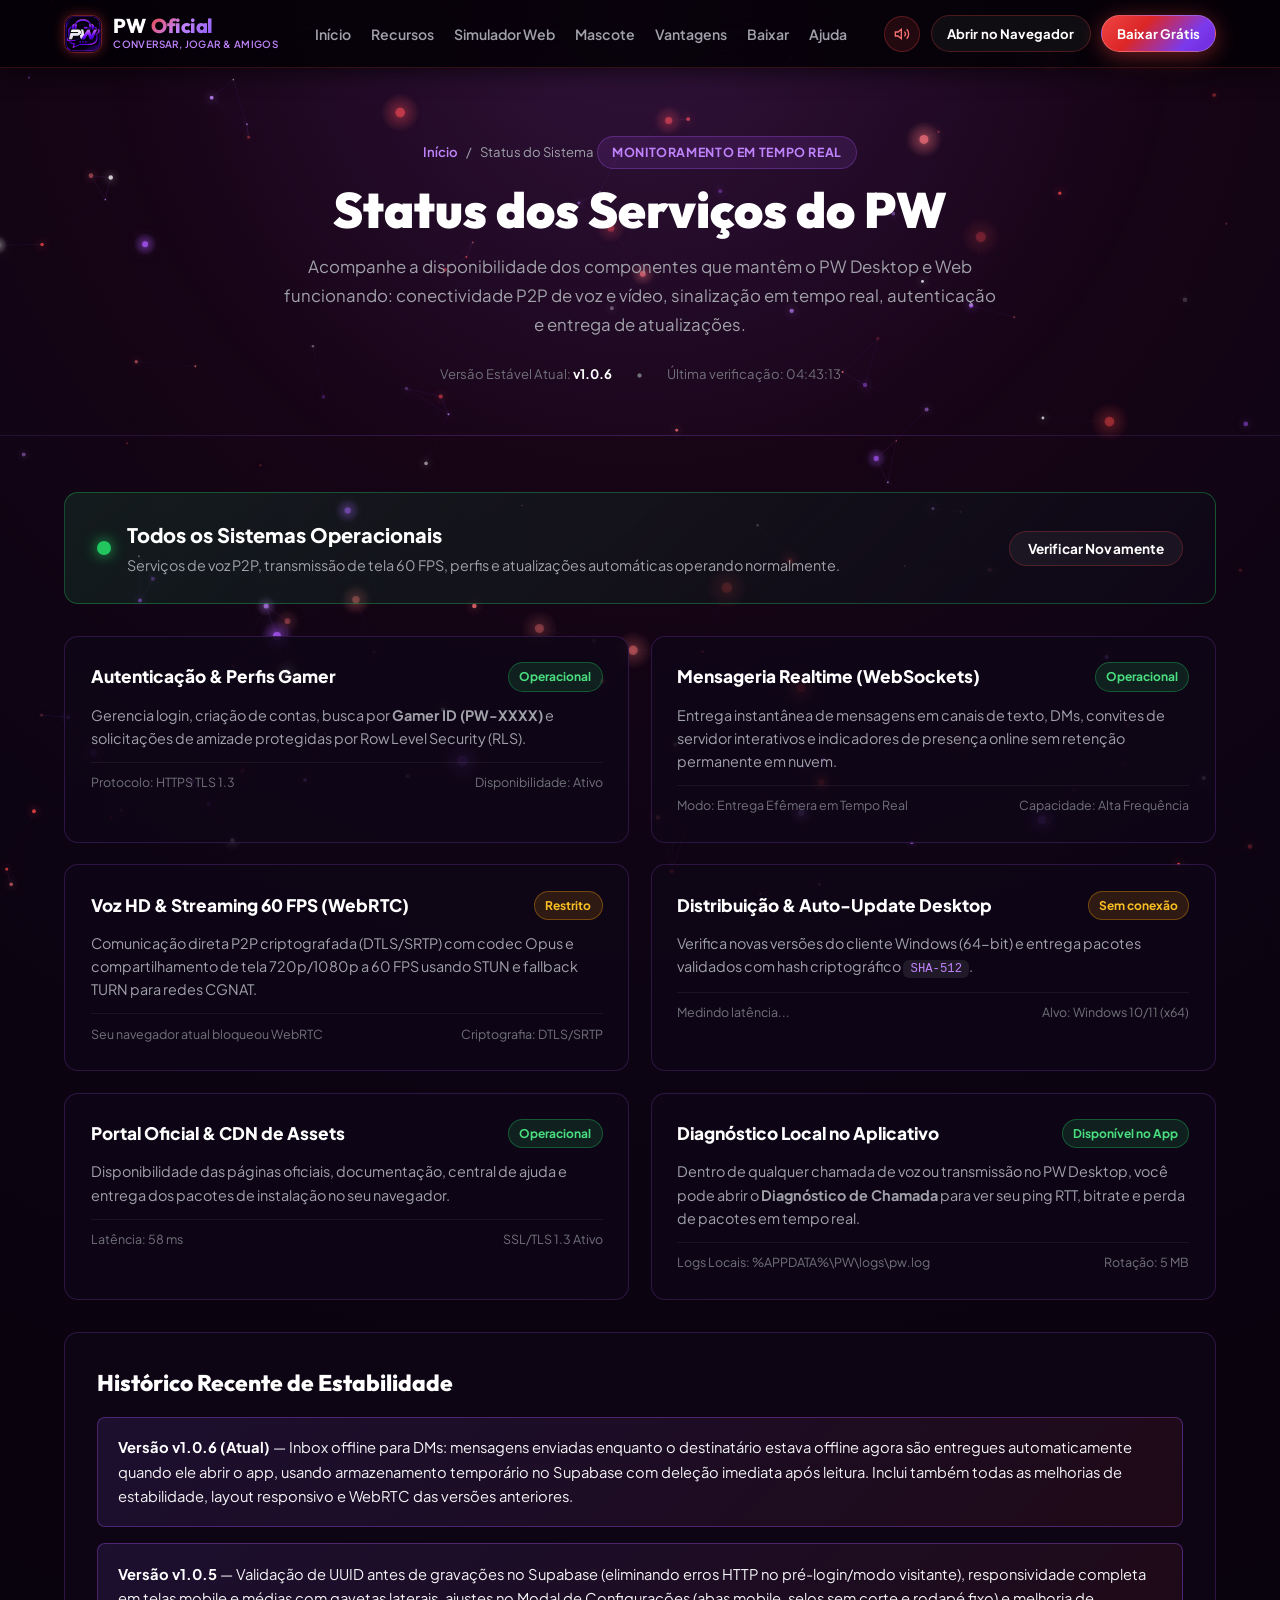
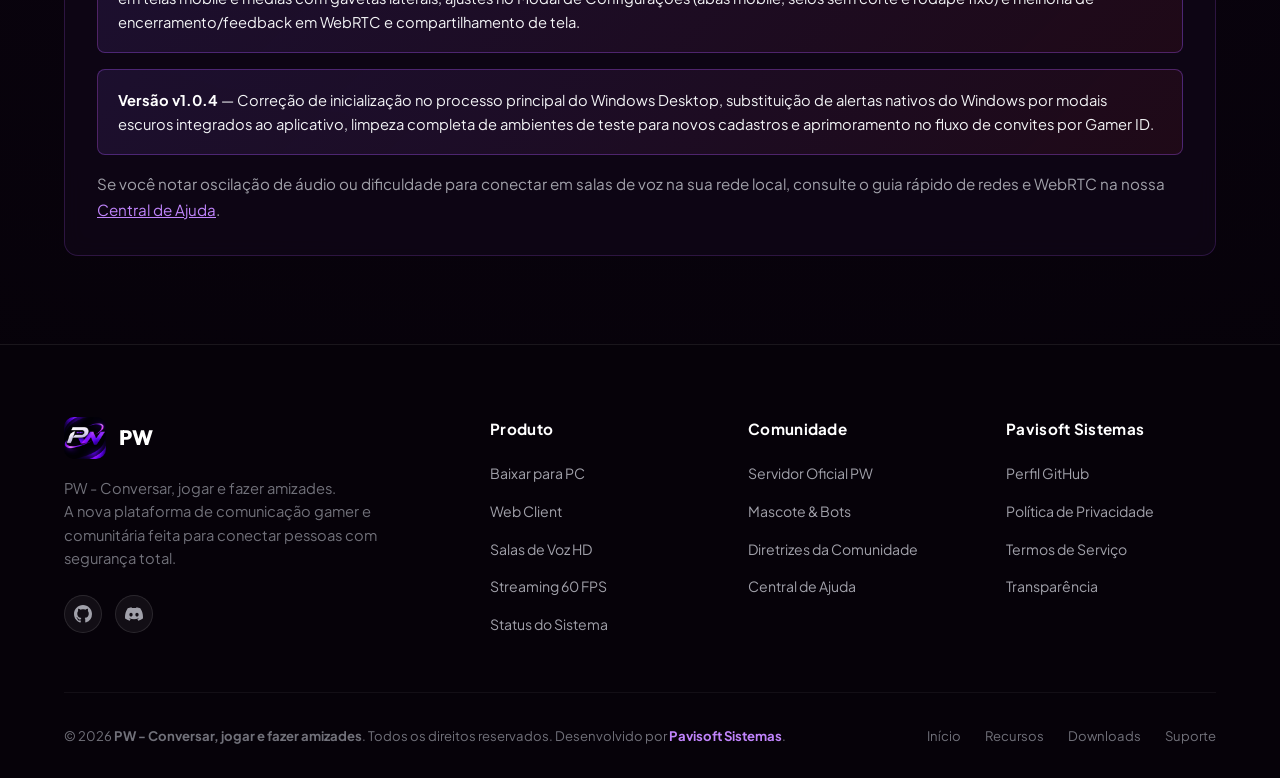
==== commit 55470484: "chore: atualiza portal e fallbacks para v1.0.6 (inbox offline)" ====
--- a/status.html
+++ b/status.html
@@ -67,7 +67,7 @@
         Acompanhe a disponibilidade dos componentes que mantêm o PW Desktop e Web funcionando: conectividade P2P de voz e vídeo, sinalização em tempo real, autenticação e entrega de atualizações.
       </p>
       <div class="subpage-meta-bar">
-        <span>Versão Estável Atual: <strong id="statusVersionValue" style="color: #fff;">v1.0.5</strong></span>
+        <span>Versão Estável Atual: <strong id="statusVersionValue" style="color: #fff;">v1.0.6</strong></span>
         <span>•</span>
         <span id="statusLastCheck">Verificando agora...</span>
       </div>
@@ -182,7 +182,10 @@
       <div class="doc-card">
         <h2>Histórico Recente de Estabilidade</h2>
         <div class="doc-highlight-box" style="margin-bottom: 0.85rem;">
-          <strong>Versão v1.0.5 (Atual)</strong> — Validação de UUID antes de gravações no Supabase (eliminando erros HTTP no pré-login/modo visitante), responsividade completa em telas mobile e médias com gavetas laterais, ajustes no Modal de Configurações (abas mobile, selos sem corte e rodapé fixo) e melhoria de encerramento/feedback em WebRTC e compartilhamento de tela.
+          <strong>Versão v1.0.6 (Atual)</strong> — Inbox offline para DMs: mensagens enviadas enquanto o destinatário estava offline agora são entregues automaticamente quando ele abrir o app, usando armazenamento temporário no Supabase com deleção imediata após leitura. Inclui também todas as melhorias de estabilidade, layout responsivo e WebRTC das versões anteriores.
+        </div>
+        <div class="doc-highlight-box" style="margin-bottom: 0.85rem;">
+          <strong>Versão v1.0.5</strong> — Validação de UUID antes de gravações no Supabase (eliminando erros HTTP no pré-login/modo visitante), responsividade completa em telas mobile e médias com gavetas laterais, ajustes no Modal de Configurações (abas mobile, selos sem corte e rodapé fixo) e melhoria de encerramento/feedback em WebRTC e compartilhamento de tela.
         </div>
         <div class="doc-highlight-box">
           <strong>Versão v1.0.4</strong> — Correção de inicialização no processo principal do Windows Desktop, substituição de alertas nativos do Windows por modais escuros integrados ao aplicativo, limpeza completa de ambientes de teste para novos cadastros e aprimoramento no fluxo de convites por Gamer ID.
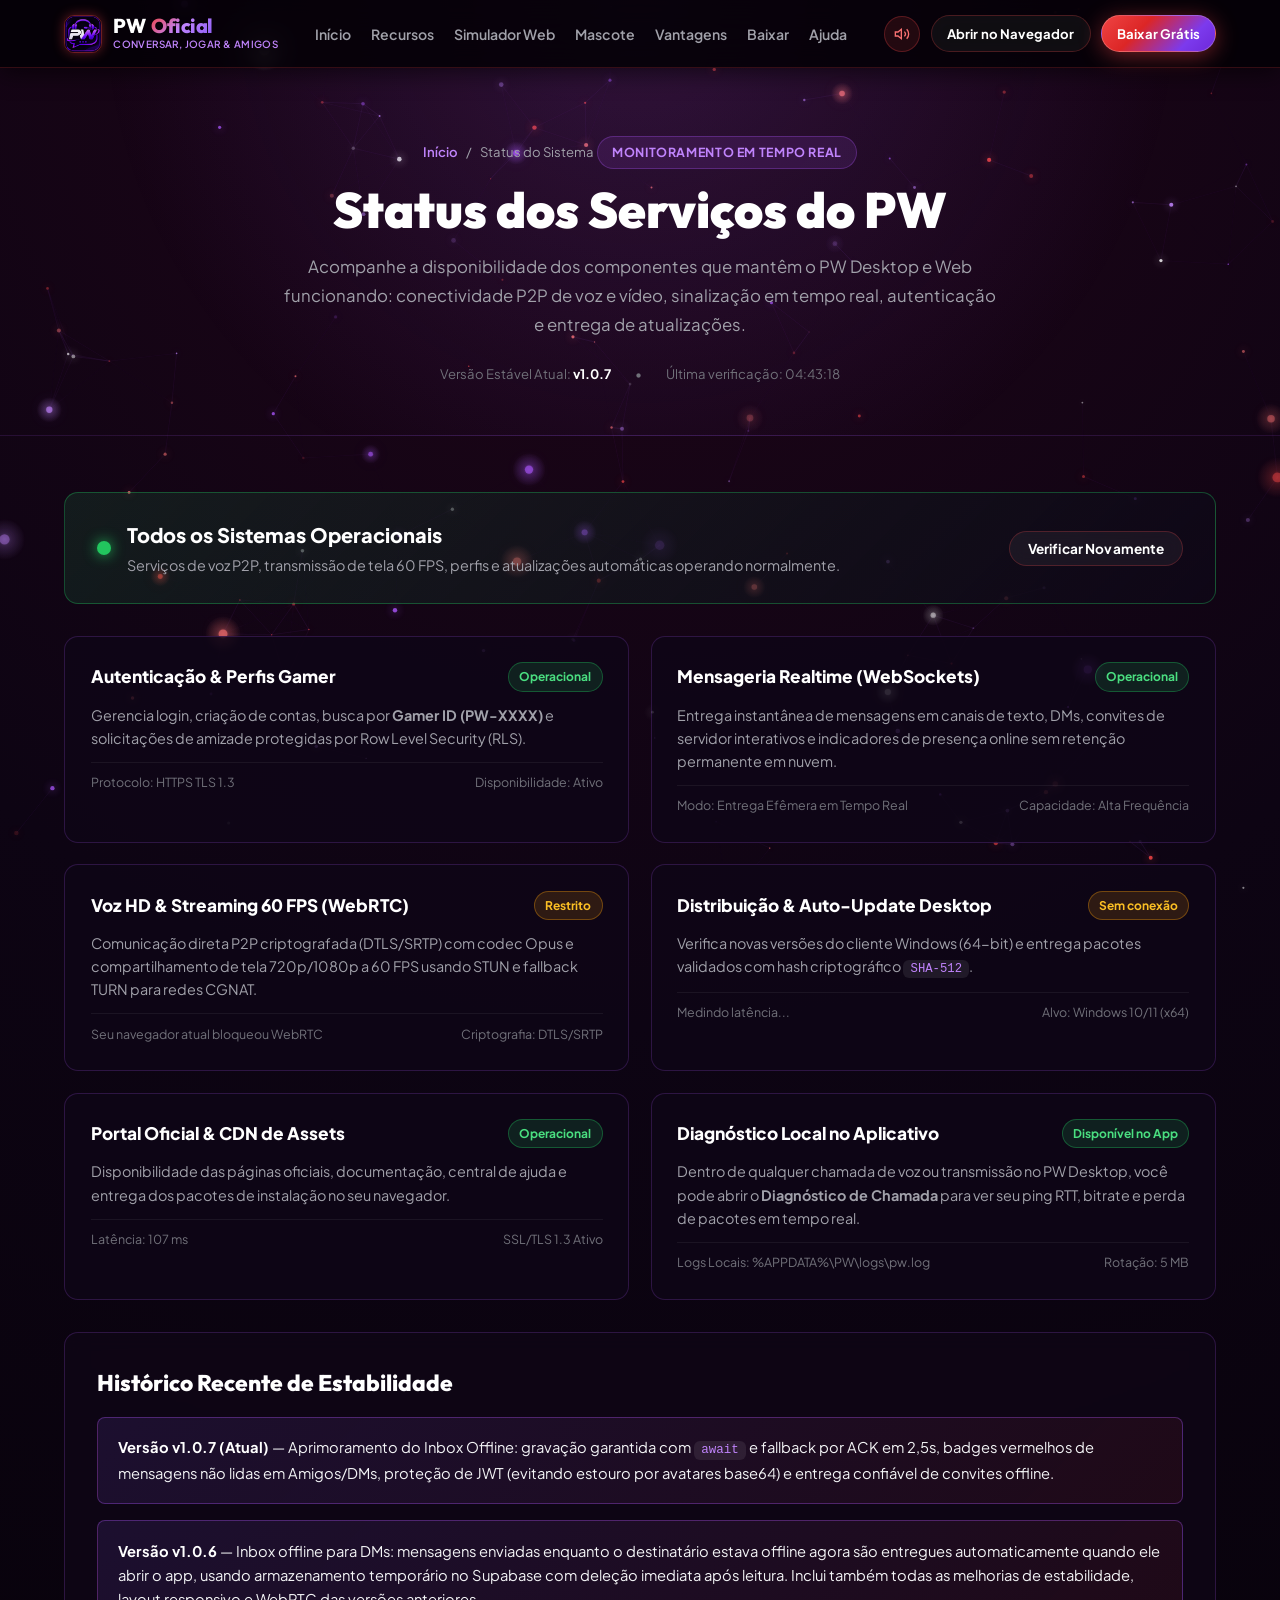
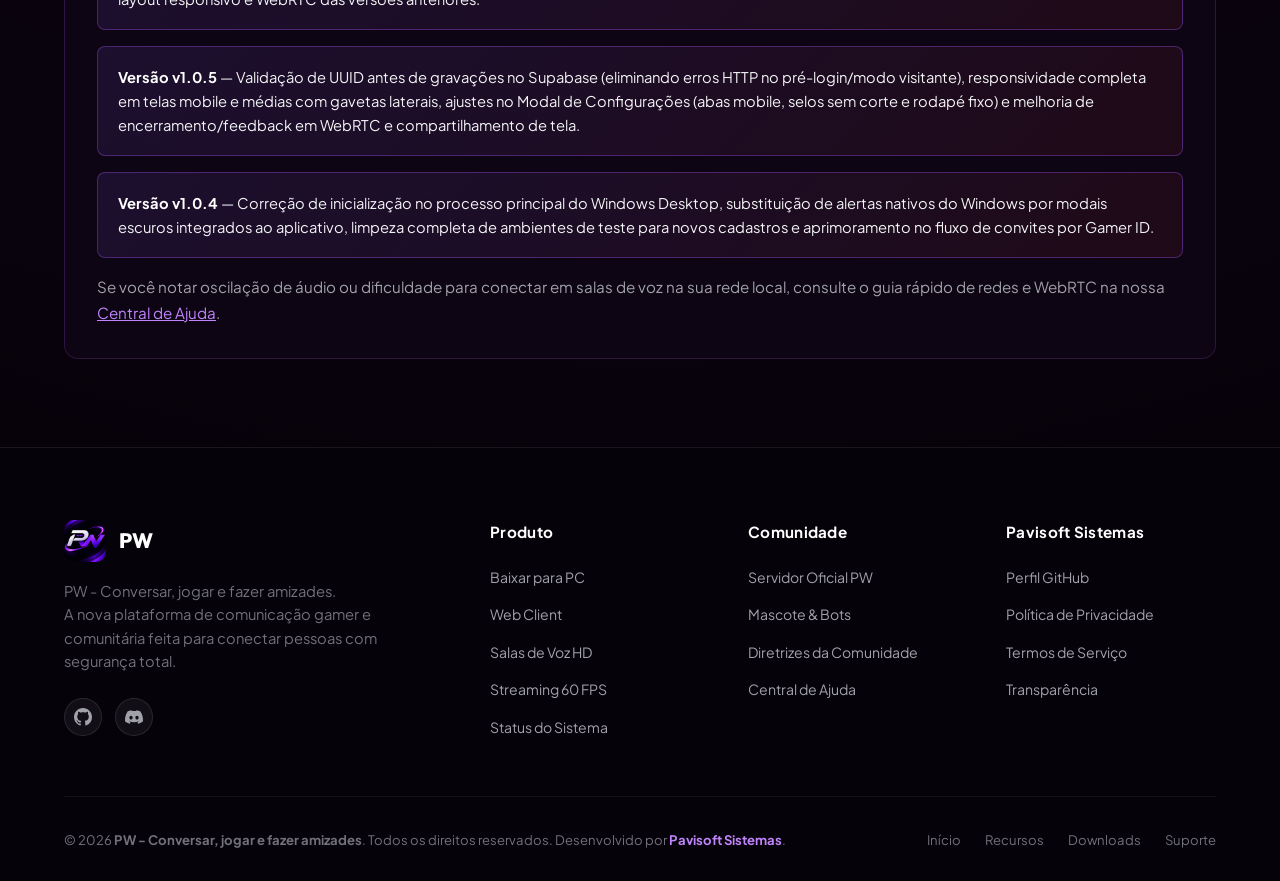
==== commit a6c9614d: "chore: atualiza portal e fallbacks para v1.0.7 (inbox offline blindado)" ====
--- a/status.html
+++ b/status.html
@@ -67,7 +67,7 @@
         Acompanhe a disponibilidade dos componentes que mantêm o PW Desktop e Web funcionando: conectividade P2P de voz e vídeo, sinalização em tempo real, autenticação e entrega de atualizações.
       </p>
       <div class="subpage-meta-bar">
-        <span>Versão Estável Atual: <strong id="statusVersionValue" style="color: #fff;">v1.0.6</strong></span>
+        <span>Versão Estável Atual: <strong id="statusVersionValue" style="color: #fff;">v1.0.7</strong></span>
         <span>•</span>
         <span id="statusLastCheck">Verificando agora...</span>
       </div>
@@ -182,7 +182,10 @@
       <div class="doc-card">
         <h2>Histórico Recente de Estabilidade</h2>
         <div class="doc-highlight-box" style="margin-bottom: 0.85rem;">
-          <strong>Versão v1.0.6 (Atual)</strong> — Inbox offline para DMs: mensagens enviadas enquanto o destinatário estava offline agora são entregues automaticamente quando ele abrir o app, usando armazenamento temporário no Supabase com deleção imediata após leitura. Inclui também todas as melhorias de estabilidade, layout responsivo e WebRTC das versões anteriores.
+          <strong>Versão v1.0.7 (Atual)</strong> — Aprimoramento do Inbox Offline: gravação garantida com <code class="doc-code-inline">await</code> e fallback por ACK em 2,5s, badges vermelhos de mensagens não lidas em Amigos/DMs, proteção de JWT (evitando estouro por avatares base64) e entrega confiável de convites offline.
+        </div>
+        <div class="doc-highlight-box" style="margin-bottom: 0.85rem;">
+          <strong>Versão v1.0.6</strong> — Inbox offline para DMs: mensagens enviadas enquanto o destinatário estava offline agora são entregues automaticamente quando ele abrir o app, usando armazenamento temporário no Supabase com deleção imediata após leitura. Inclui também todas as melhorias de estabilidade, layout responsivo e WebRTC das versões anteriores.
         </div>
         <div class="doc-highlight-box" style="margin-bottom: 0.85rem;">
           <strong>Versão v1.0.5</strong> — Validação de UUID antes de gravações no Supabase (eliminando erros HTTP no pré-login/modo visitante), responsividade completa em telas mobile e médias com gavetas laterais, ajustes no Modal de Configurações (abas mobile, selos sem corte e rodapé fixo) e melhoria de encerramento/feedback em WebRTC e compartilhamento de tela.
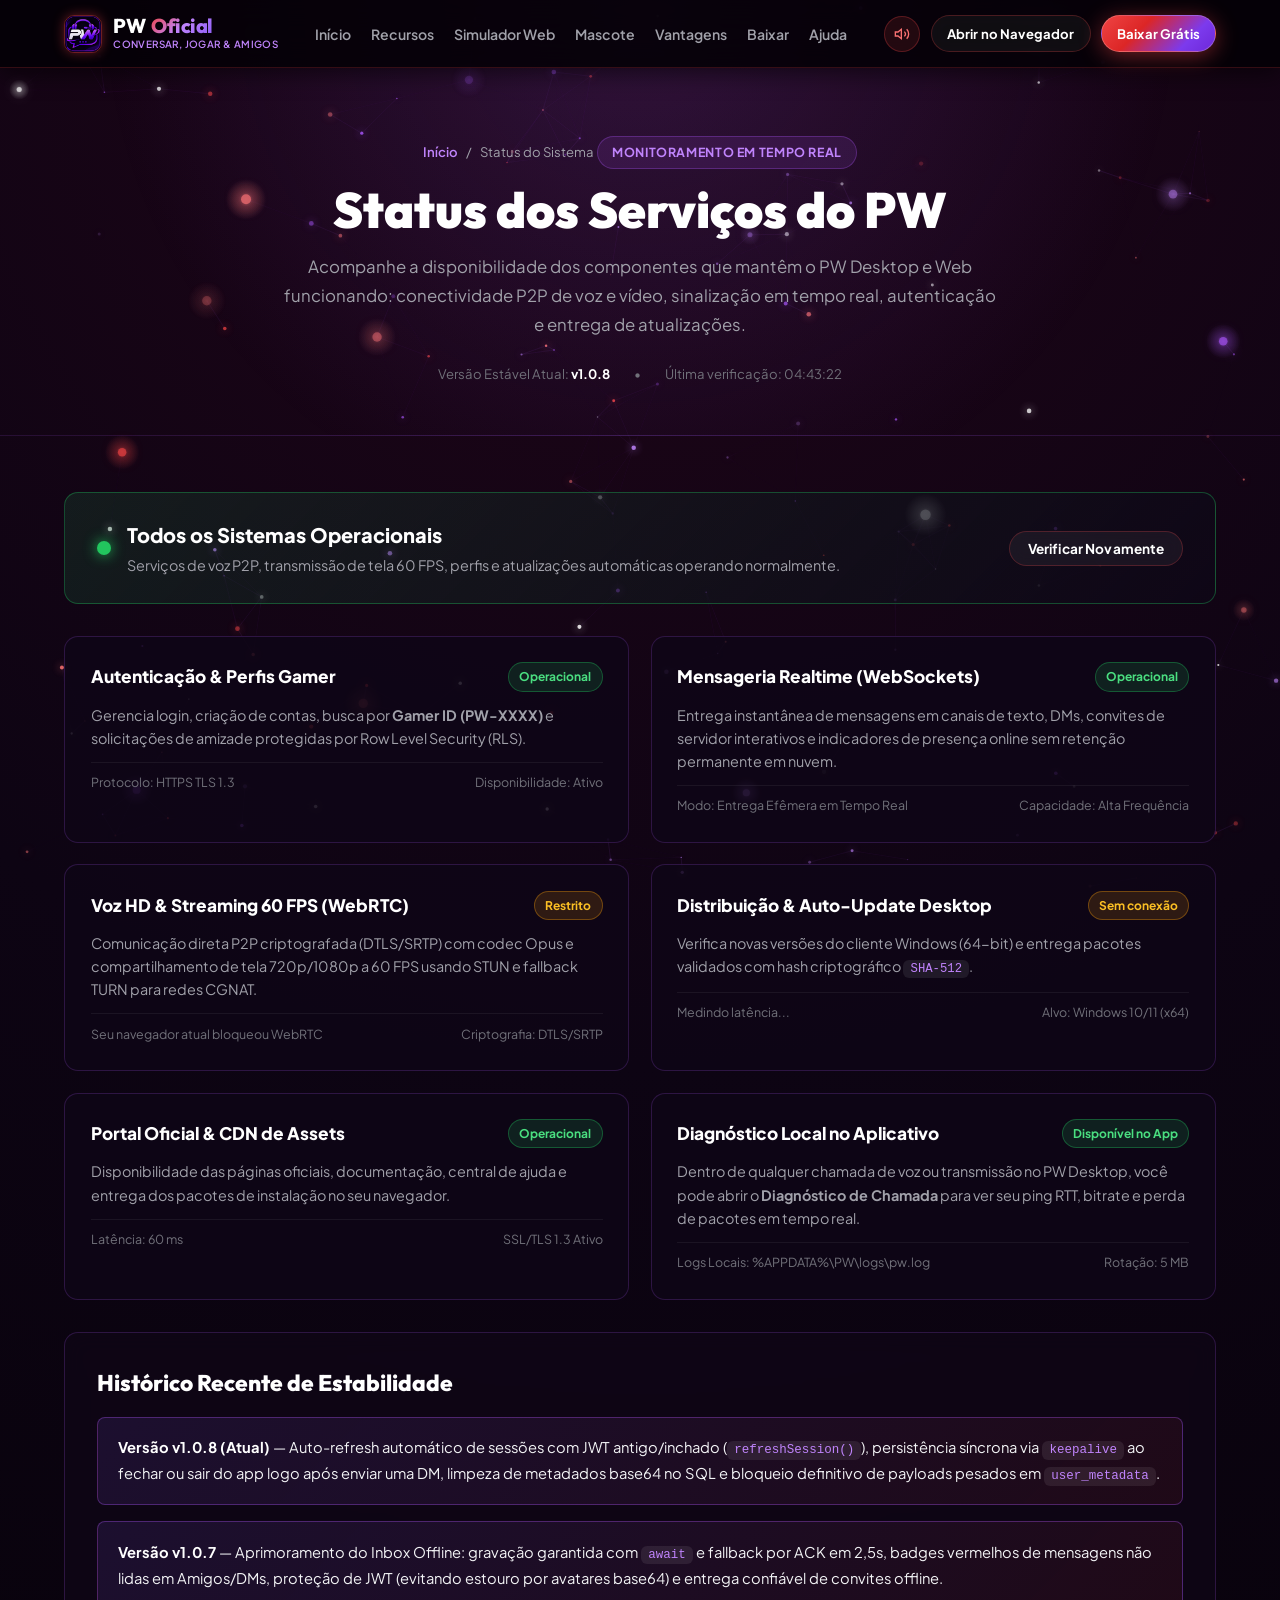
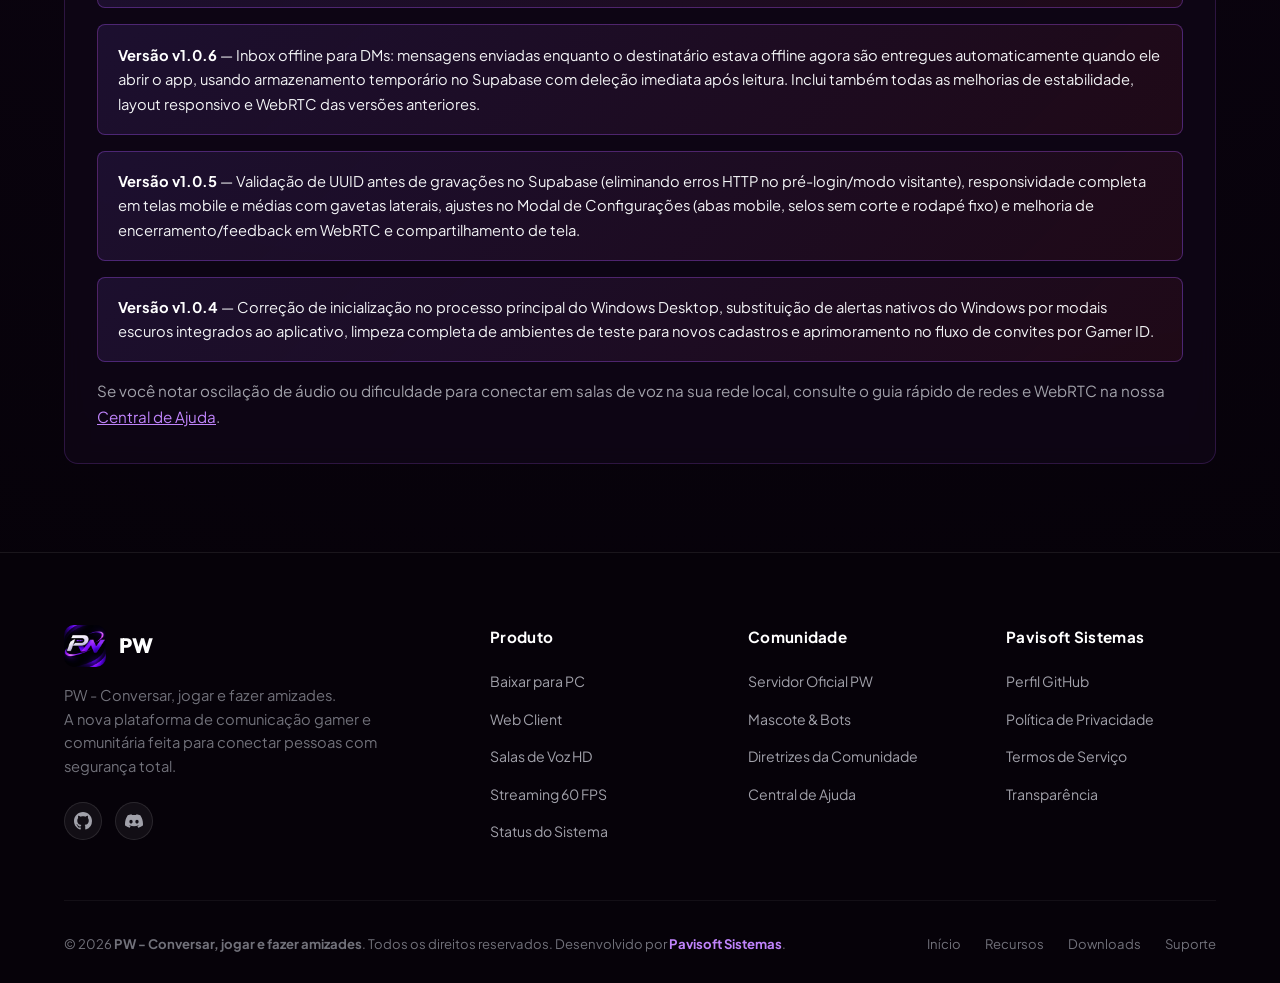
==== commit a2b4a83b: "chore: update release links and version to v1.0.8" ====
--- a/status.html
+++ b/status.html
@@ -67,7 +67,7 @@
         Acompanhe a disponibilidade dos componentes que mantêm o PW Desktop e Web funcionando: conectividade P2P de voz e vídeo, sinalização em tempo real, autenticação e entrega de atualizações.
       </p>
       <div class="subpage-meta-bar">
-        <span>Versão Estável Atual: <strong id="statusVersionValue" style="color: #fff;">v1.0.7</strong></span>
+        <span>Versão Estável Atual: <strong id="statusVersionValue" style="color: #fff;">v1.0.8</strong></span>
         <span>•</span>
         <span id="statusLastCheck">Verificando agora...</span>
       </div>
@@ -182,7 +182,10 @@
       <div class="doc-card">
         <h2>Histórico Recente de Estabilidade</h2>
         <div class="doc-highlight-box" style="margin-bottom: 0.85rem;">
-          <strong>Versão v1.0.7 (Atual)</strong> — Aprimoramento do Inbox Offline: gravação garantida com <code class="doc-code-inline">await</code> e fallback por ACK em 2,5s, badges vermelhos de mensagens não lidas em Amigos/DMs, proteção de JWT (evitando estouro por avatares base64) e entrega confiável de convites offline.
+          <strong>Versão v1.0.8 (Atual)</strong> — Auto-refresh automático de sessões com JWT antigo/inchado (<code class="doc-code-inline">refreshSession()</code>), persistência síncrona via <code class="doc-code-inline">keepalive</code> ao fechar ou sair do app logo após enviar uma DM, limpeza de metadados base64 no SQL e bloqueio definitivo de payloads pesados em <code class="doc-code-inline">user_metadata</code>.
+        </div>
+        <div class="doc-highlight-box" style="margin-bottom: 0.85rem;">
+          <strong>Versão v1.0.7</strong> — Aprimoramento do Inbox Offline: gravação garantida com <code class="doc-code-inline">await</code> e fallback por ACK em 2,5s, badges vermelhos de mensagens não lidas em Amigos/DMs, proteção de JWT (evitando estouro por avatares base64) e entrega confiável de convites offline.
         </div>
         <div class="doc-highlight-box" style="margin-bottom: 0.85rem;">
           <strong>Versão v1.0.6</strong> — Inbox offline para DMs: mensagens enviadas enquanto o destinatário estava offline agora são entregues automaticamente quando ele abrir o app, usando armazenamento temporário no Supabase com deleção imediata após leitura. Inclui também todas as melhorias de estabilidade, layout responsivo e WebRTC das versões anteriores.
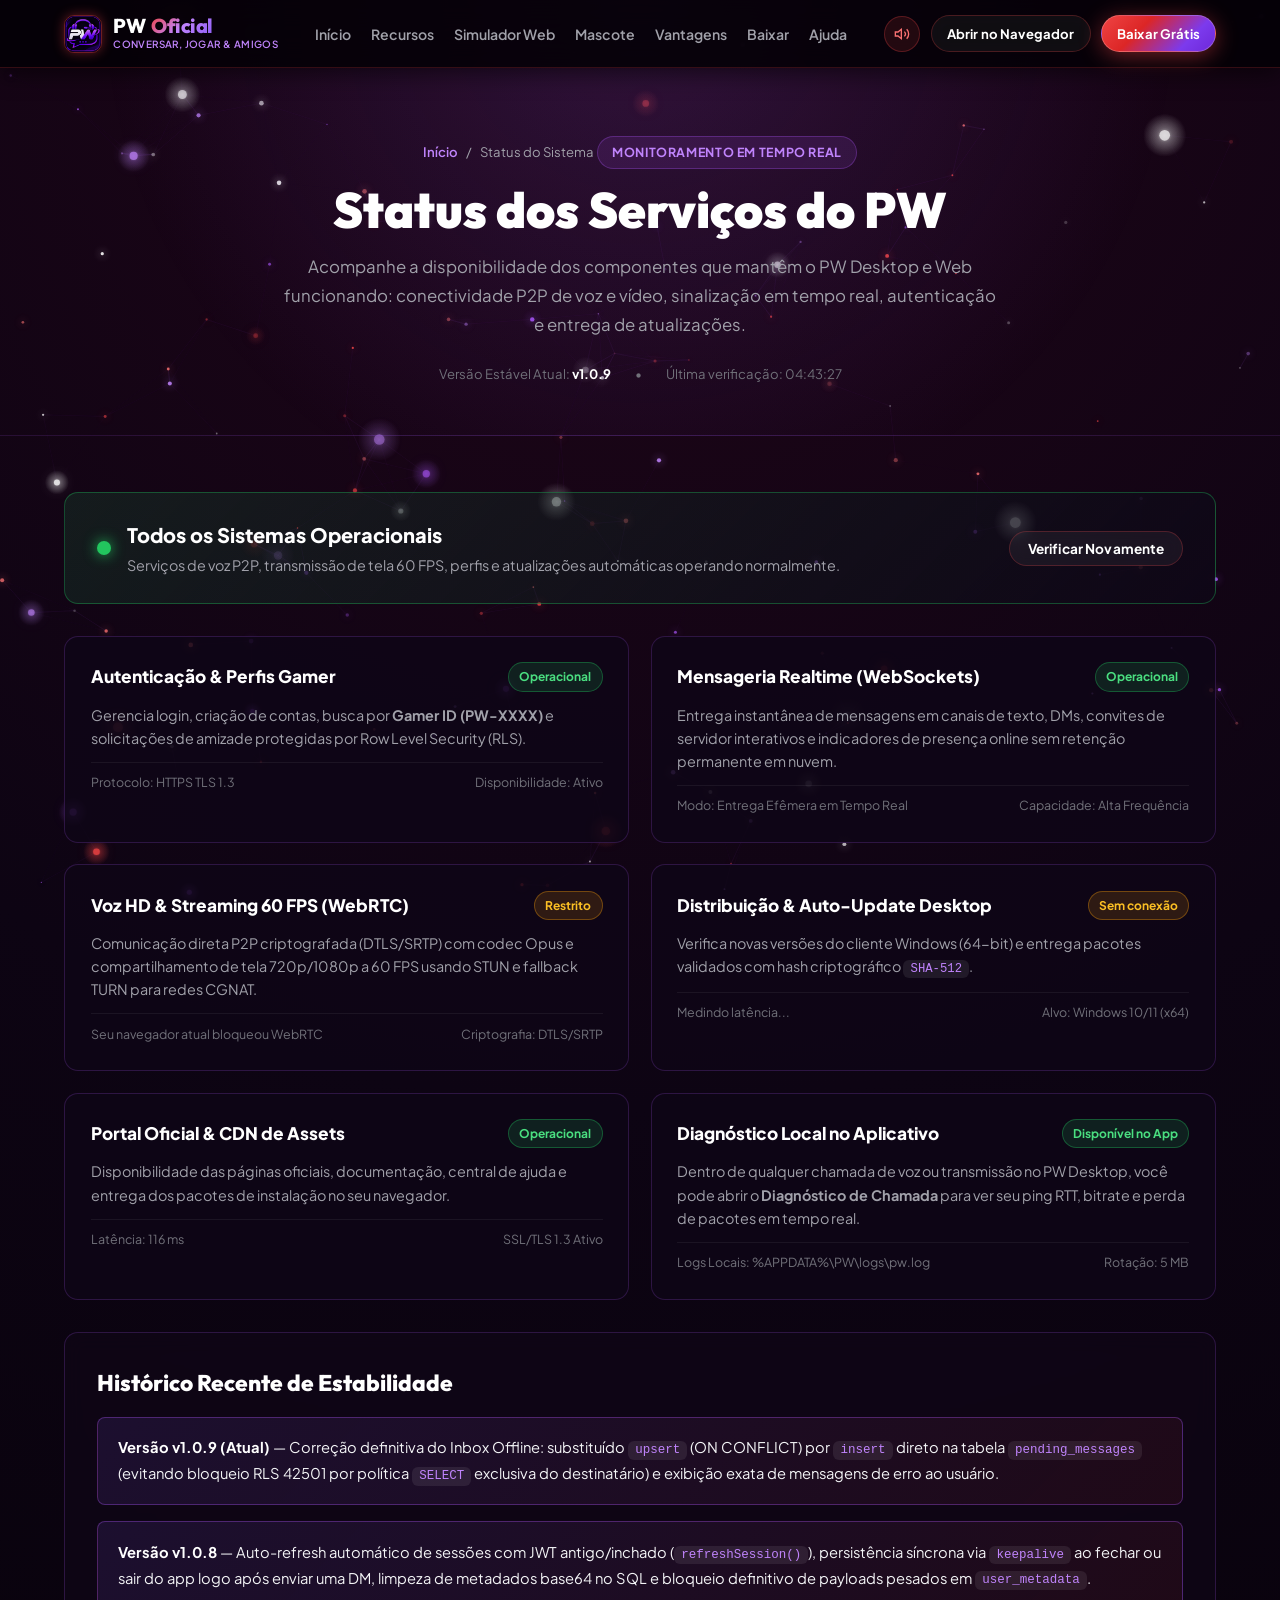
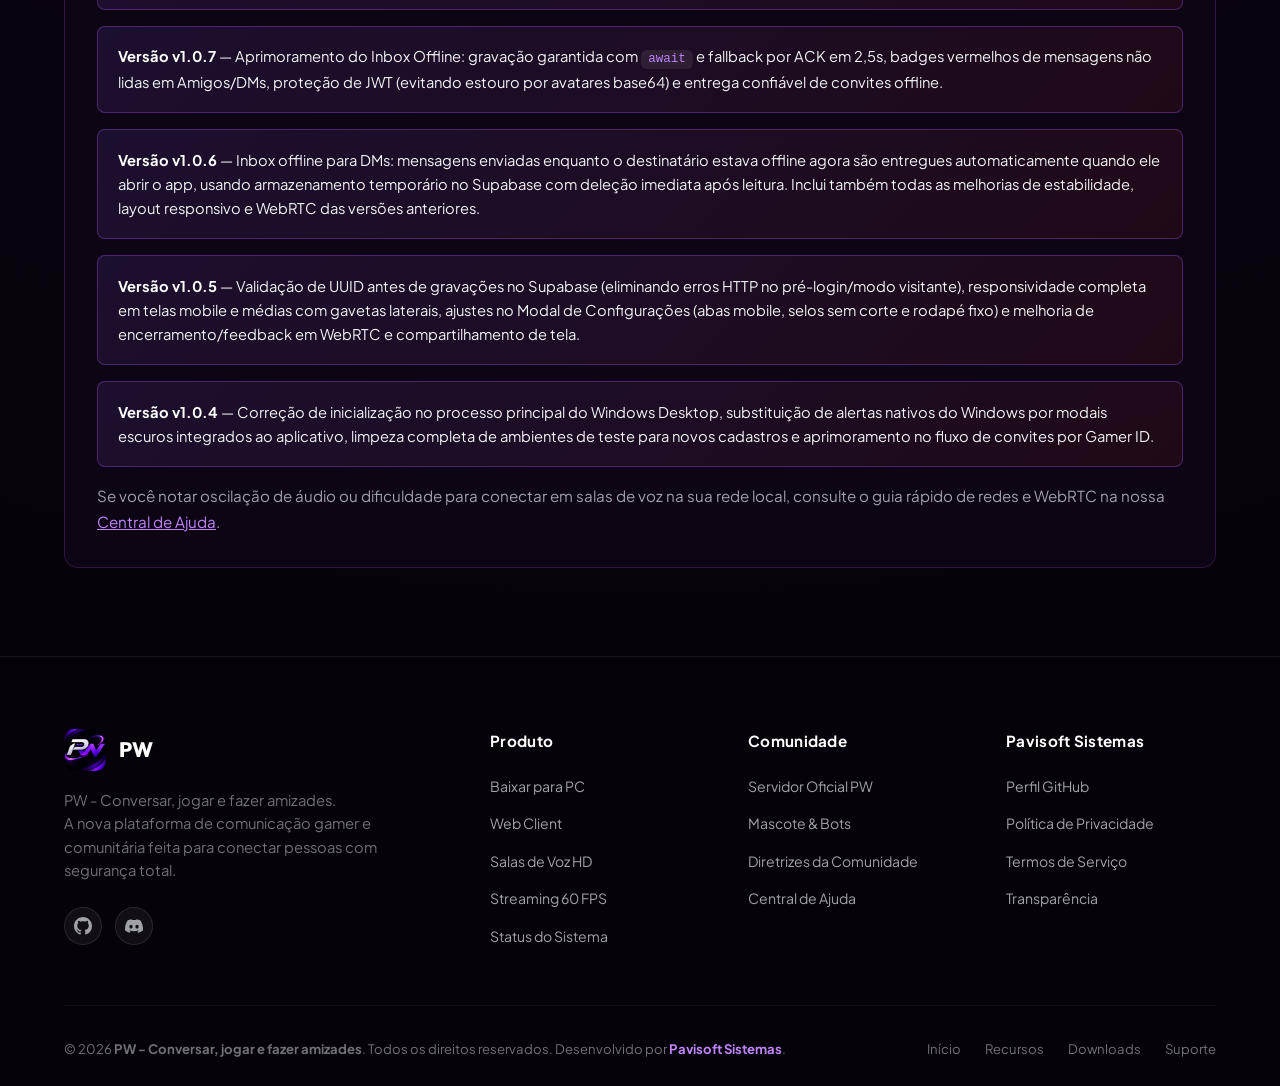
==== commit 0522b106: "chore: update release links and version to v1.0.9" ====
--- a/status.html
+++ b/status.html
@@ -67,7 +67,7 @@
         Acompanhe a disponibilidade dos componentes que mantêm o PW Desktop e Web funcionando: conectividade P2P de voz e vídeo, sinalização em tempo real, autenticação e entrega de atualizações.
       </p>
       <div class="subpage-meta-bar">
-        <span>Versão Estável Atual: <strong id="statusVersionValue" style="color: #fff;">v1.0.8</strong></span>
+        <span>Versão Estável Atual: <strong id="statusVersionValue" style="color: #fff;">v1.0.9</strong></span>
         <span>•</span>
         <span id="statusLastCheck">Verificando agora...</span>
       </div>
@@ -182,7 +182,10 @@
       <div class="doc-card">
         <h2>Histórico Recente de Estabilidade</h2>
         <div class="doc-highlight-box" style="margin-bottom: 0.85rem;">
-          <strong>Versão v1.0.8 (Atual)</strong> — Auto-refresh automático de sessões com JWT antigo/inchado (<code class="doc-code-inline">refreshSession()</code>), persistência síncrona via <code class="doc-code-inline">keepalive</code> ao fechar ou sair do app logo após enviar uma DM, limpeza de metadados base64 no SQL e bloqueio definitivo de payloads pesados em <code class="doc-code-inline">user_metadata</code>.
+          <strong>Versão v1.0.9 (Atual)</strong> — Correção definitiva do Inbox Offline: substituído <code class="doc-code-inline">upsert</code> (ON CONFLICT) por <code class="doc-code-inline">insert</code> direto na tabela <code class="doc-code-inline">pending_messages</code> (evitando bloqueio RLS 42501 por política <code class="doc-code-inline">SELECT</code> exclusiva do destinatário) e exibição exata de mensagens de erro ao usuário.
+        </div>
+        <div class="doc-highlight-box" style="margin-bottom: 0.85rem;">
+          <strong>Versão v1.0.8</strong> — Auto-refresh automático de sessões com JWT antigo/inchado (<code class="doc-code-inline">refreshSession()</code>), persistência síncrona via <code class="doc-code-inline">keepalive</code> ao fechar ou sair do app logo após enviar uma DM, limpeza de metadados base64 no SQL e bloqueio definitivo de payloads pesados em <code class="doc-code-inline">user_metadata</code>.
         </div>
         <div class="doc-highlight-box" style="margin-bottom: 0.85rem;">
           <strong>Versão v1.0.7</strong> — Aprimoramento do Inbox Offline: gravação garantida com <code class="doc-code-inline">await</code> e fallback por ACK em 2,5s, badges vermelhos de mensagens não lidas em Amigos/DMs, proteção de JWT (evitando estouro por avatares base64) e entrega confiável de convites offline.
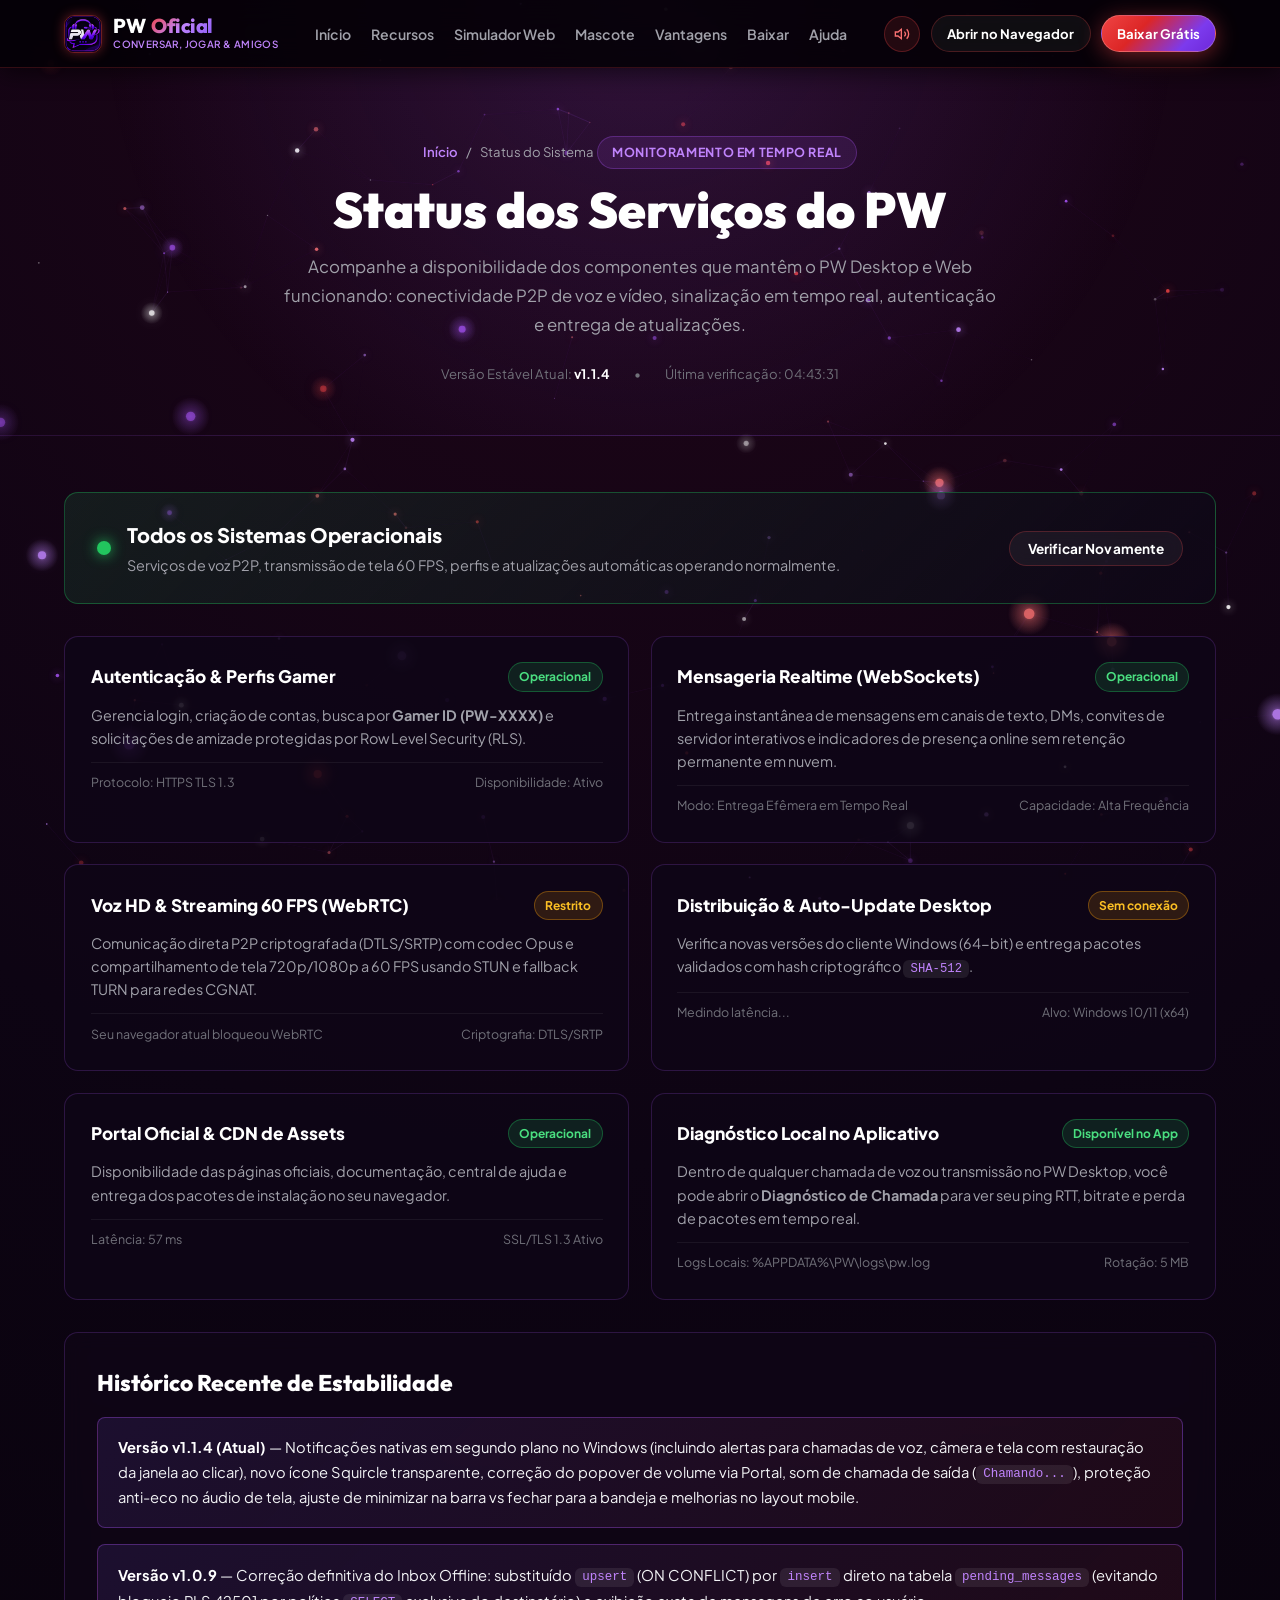
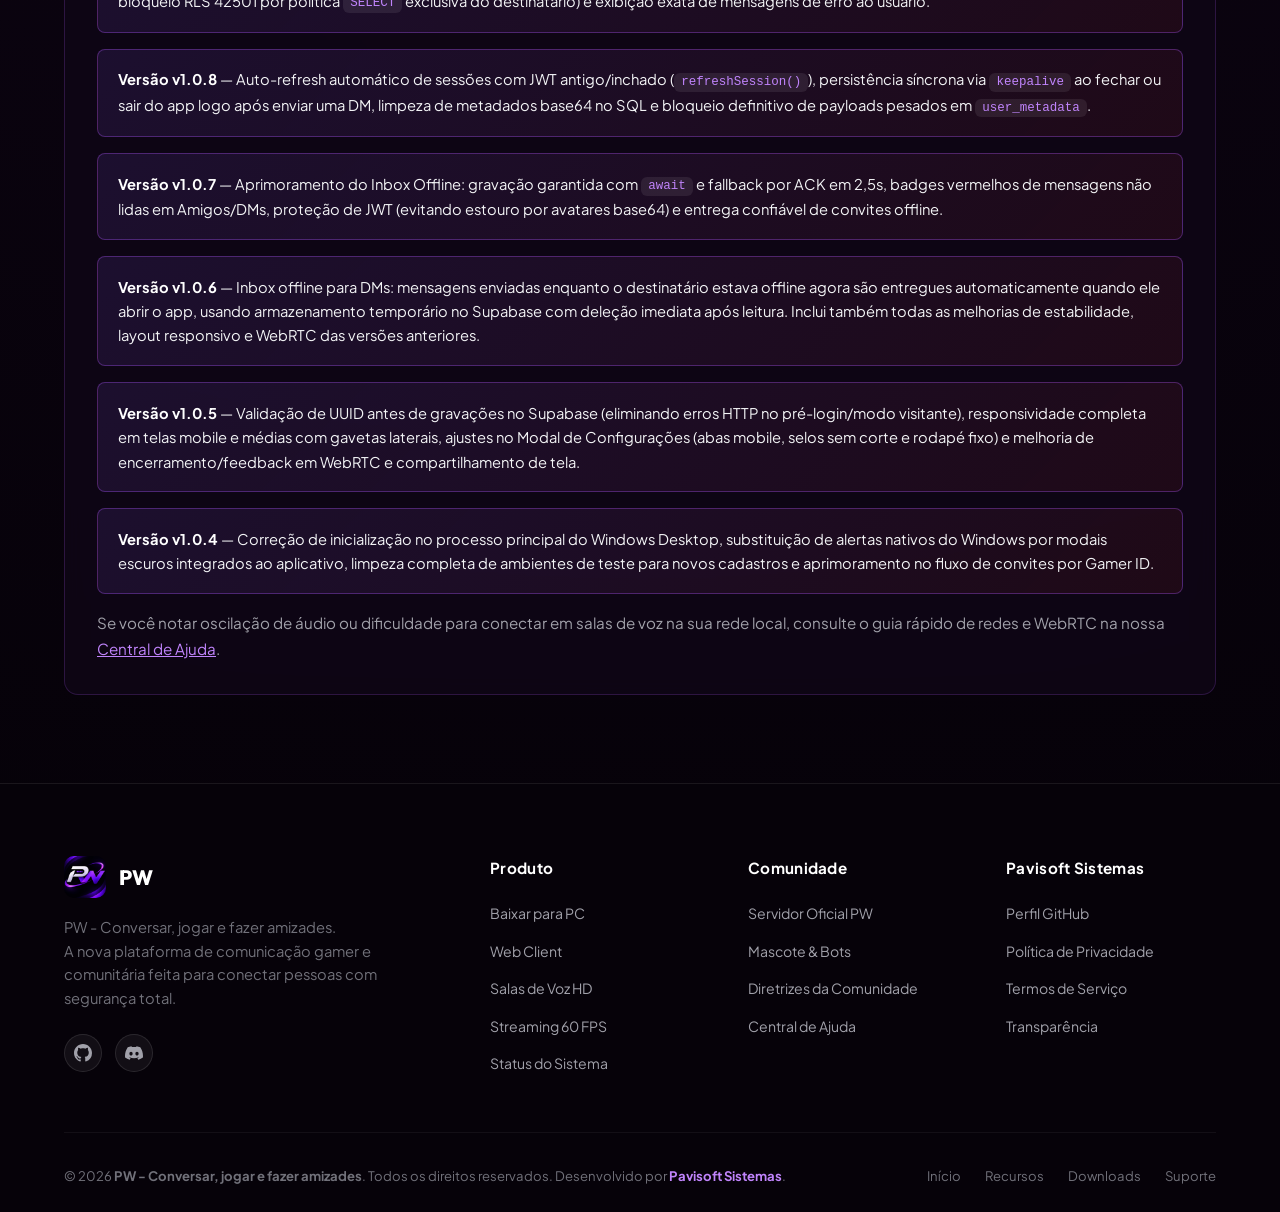
==== commit b4cf6aab: "chore: update release links and fallbacks to v1.1.4" ====
--- a/status.html
+++ b/status.html
@@ -67,7 +67,7 @@
         Acompanhe a disponibilidade dos componentes que mantêm o PW Desktop e Web funcionando: conectividade P2P de voz e vídeo, sinalização em tempo real, autenticação e entrega de atualizações.
       </p>
       <div class="subpage-meta-bar">
-        <span>Versão Estável Atual: <strong id="statusVersionValue" style="color: #fff;">v1.0.9</strong></span>
+        <span>Versão Estável Atual: <strong id="statusVersionValue" style="color: #fff;">v1.1.4</strong></span>
         <span>•</span>
         <span id="statusLastCheck">Verificando agora...</span>
       </div>
@@ -182,7 +182,10 @@
       <div class="doc-card">
         <h2>Histórico Recente de Estabilidade</h2>
         <div class="doc-highlight-box" style="margin-bottom: 0.85rem;">
-          <strong>Versão v1.0.9 (Atual)</strong> — Correção definitiva do Inbox Offline: substituído <code class="doc-code-inline">upsert</code> (ON CONFLICT) por <code class="doc-code-inline">insert</code> direto na tabela <code class="doc-code-inline">pending_messages</code> (evitando bloqueio RLS 42501 por política <code class="doc-code-inline">SELECT</code> exclusiva do destinatário) e exibição exata de mensagens de erro ao usuário.
+          <strong>Versão v1.1.4 (Atual)</strong> — Notificações nativas em segundo plano no Windows (incluindo alertas para chamadas de voz, câmera e tela com restauração da janela ao clicar), novo ícone Squircle transparente, correção do popover de volume via Portal, som de chamada de saída (<code class="doc-code-inline">Chamando...</code>), proteção anti-eco no áudio de tela, ajuste de minimizar na barra vs fechar para a bandeja e melhorias no layout mobile.
+        </div>
+        <div class="doc-highlight-box" style="margin-bottom: 0.85rem;">
+          <strong>Versão v1.0.9</strong> — Correção definitiva do Inbox Offline: substituído <code class="doc-code-inline">upsert</code> (ON CONFLICT) por <code class="doc-code-inline">insert</code> direto na tabela <code class="doc-code-inline">pending_messages</code> (evitando bloqueio RLS 42501 por política <code class="doc-code-inline">SELECT</code> exclusiva do destinatário) e exibição exata de mensagens de erro ao usuário.
         </div>
         <div class="doc-highlight-box" style="margin-bottom: 0.85rem;">
           <strong>Versão v1.0.8</strong> — Auto-refresh automático de sessões com JWT antigo/inchado (<code class="doc-code-inline">refreshSession()</code>), persistência síncrona via <code class="doc-code-inline">keepalive</code> ao fechar ou sair do app logo após enviar uma DM, limpeza de metadados base64 no SQL e bloqueio definitivo de payloads pesados em <code class="doc-code-inline">user_metadata</code>.
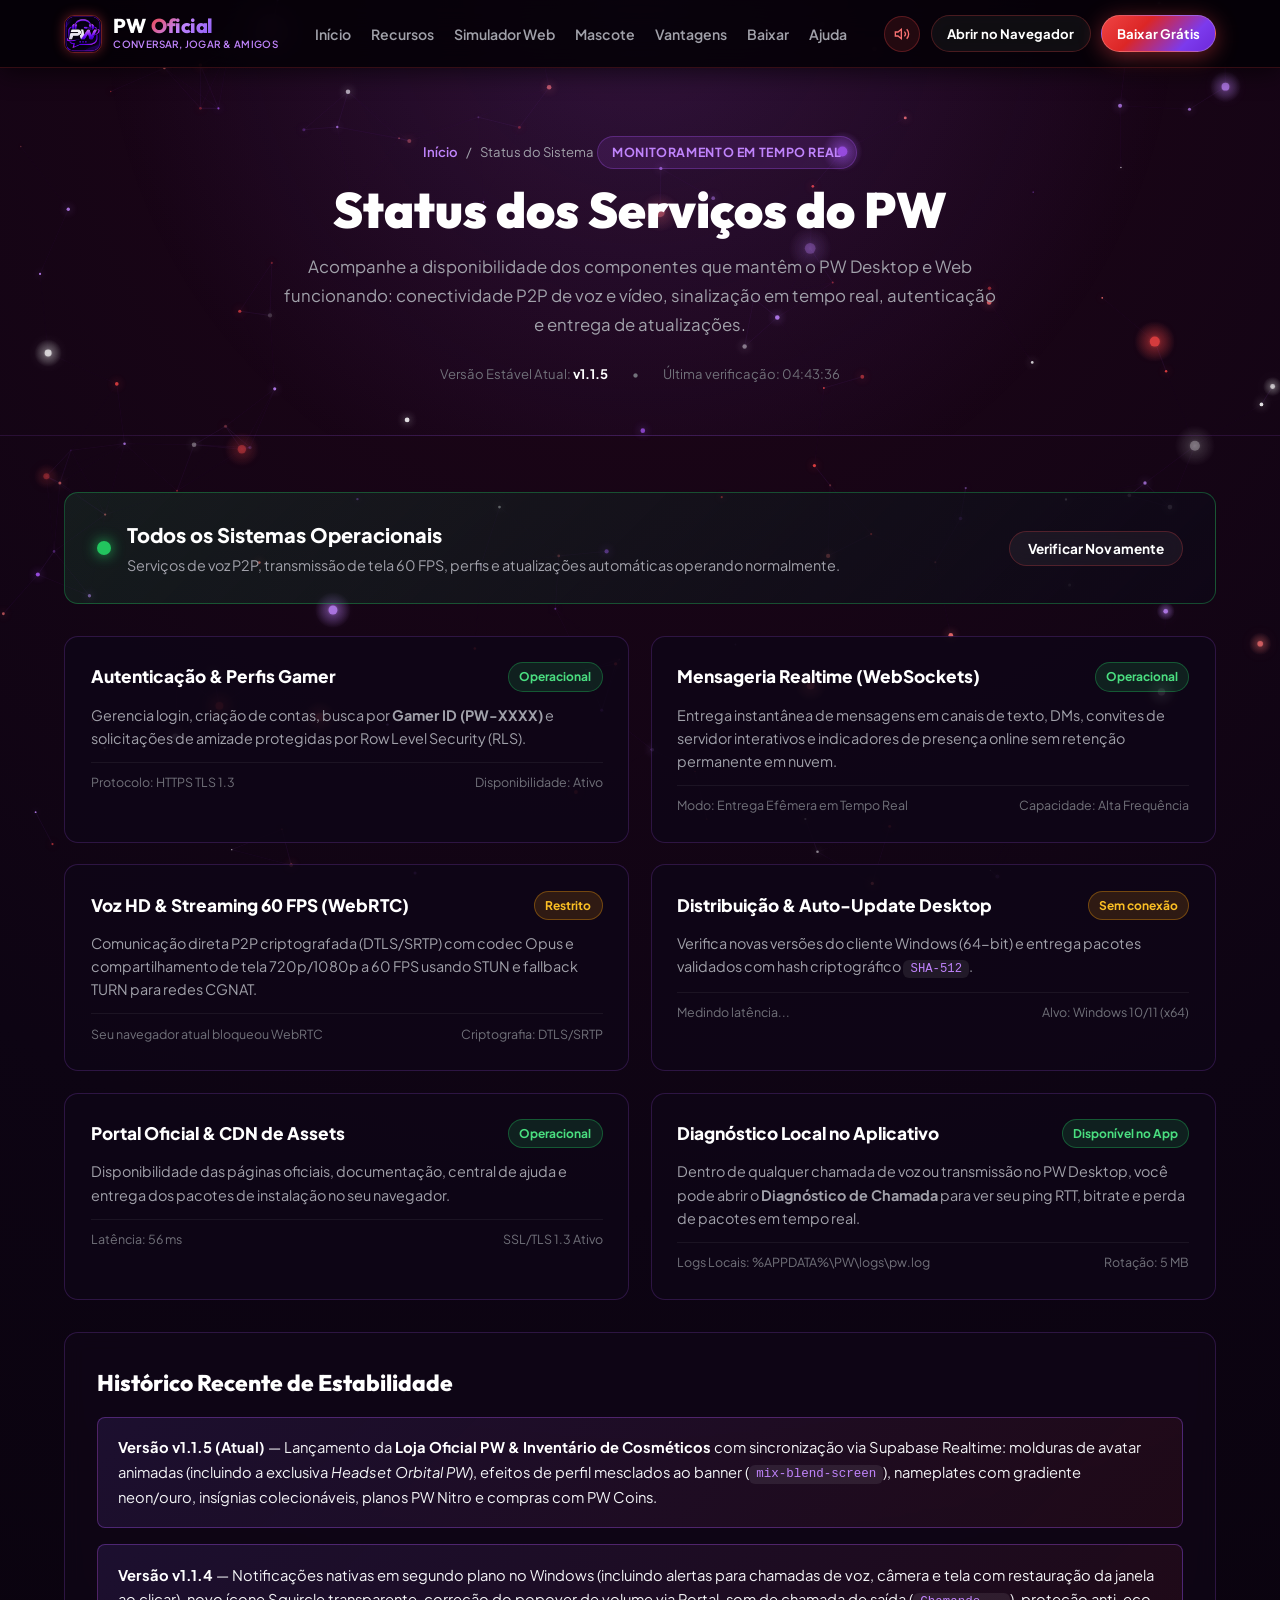
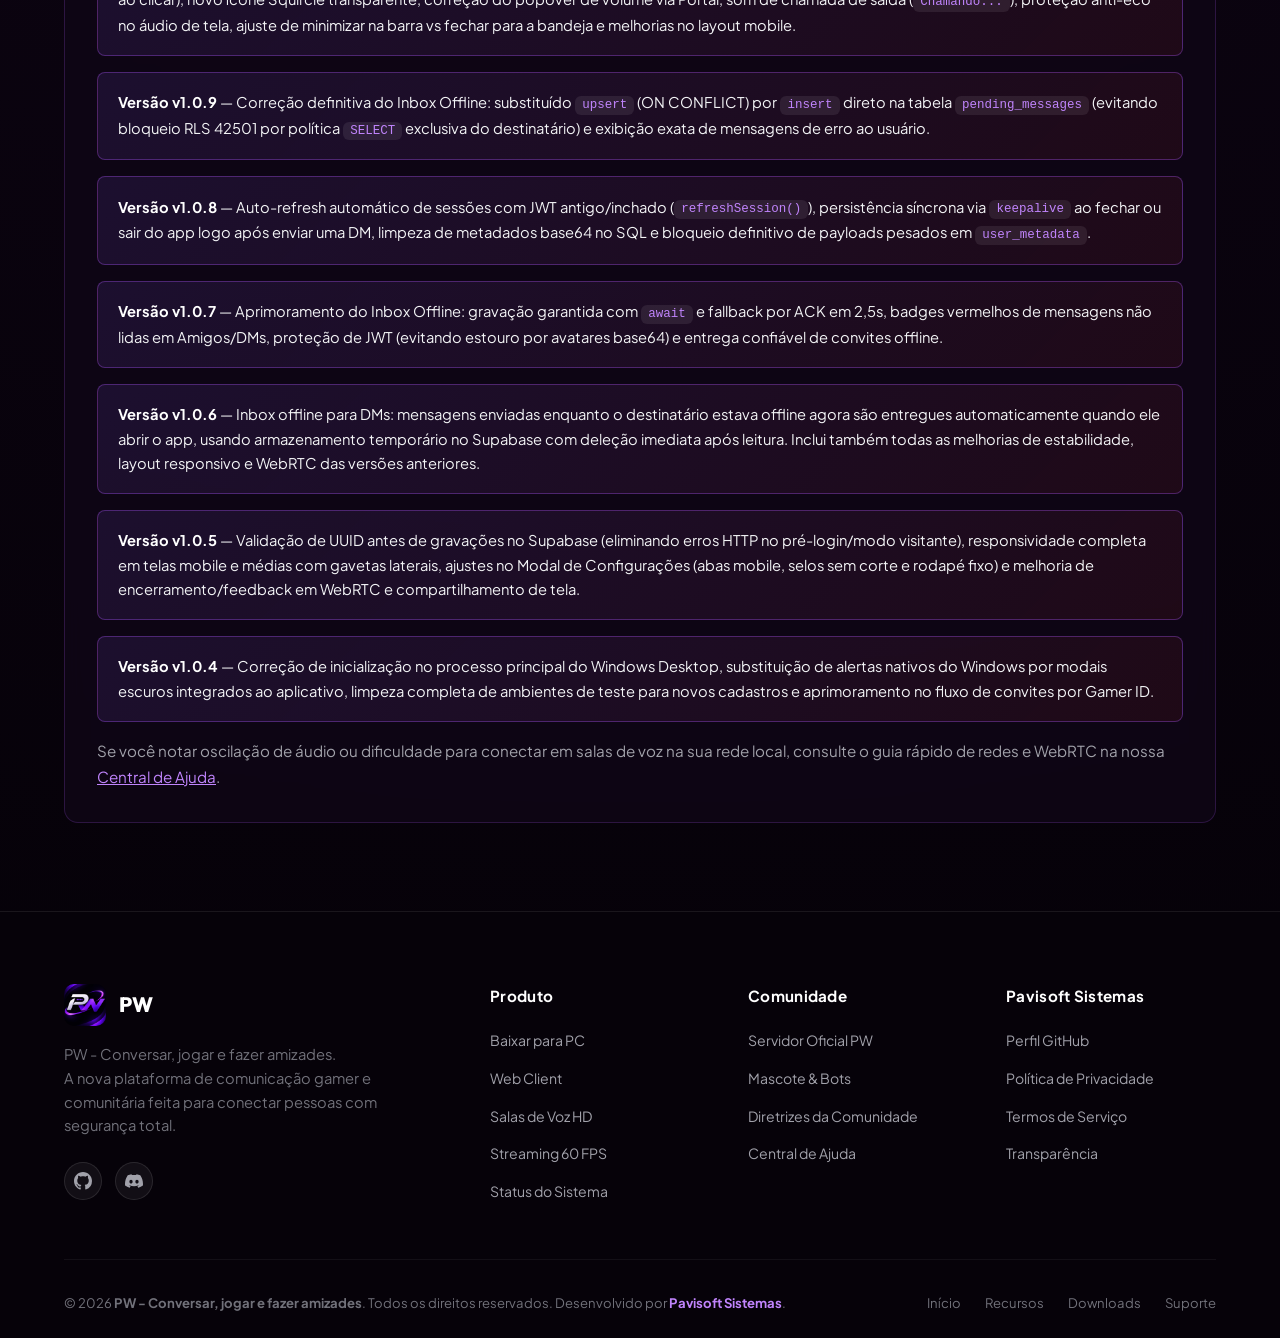
==== commit 4a98c384: "Release v1.1.5: Loja Oficial PW, Inventario e Cosmeticos em Tempo Real" ====
--- a/status.html
+++ b/status.html
@@ -67,7 +67,7 @@
         Acompanhe a disponibilidade dos componentes que mantêm o PW Desktop e Web funcionando: conectividade P2P de voz e vídeo, sinalização em tempo real, autenticação e entrega de atualizações.
       </p>
       <div class="subpage-meta-bar">
-        <span>Versão Estável Atual: <strong id="statusVersionValue" style="color: #fff;">v1.1.4</strong></span>
+        <span>Versão Estável Atual: <strong id="statusVersionValue" style="color: #fff;">v1.1.5</strong></span>
         <span>•</span>
         <span id="statusLastCheck">Verificando agora...</span>
       </div>
@@ -182,7 +182,10 @@
       <div class="doc-card">
         <h2>Histórico Recente de Estabilidade</h2>
         <div class="doc-highlight-box" style="margin-bottom: 0.85rem;">
-          <strong>Versão v1.1.4 (Atual)</strong> — Notificações nativas em segundo plano no Windows (incluindo alertas para chamadas de voz, câmera e tela com restauração da janela ao clicar), novo ícone Squircle transparente, correção do popover de volume via Portal, som de chamada de saída (<code class="doc-code-inline">Chamando...</code>), proteção anti-eco no áudio de tela, ajuste de minimizar na barra vs fechar para a bandeja e melhorias no layout mobile.
+          <strong>Versão v1.1.5 (Atual)</strong> — Lançamento da <strong>Loja Oficial PW &amp; Inventário de Cosméticos</strong> com sincronização via Supabase Realtime: molduras de avatar animadas (incluindo a exclusiva <em>Headset Orbital PW</em>), efeitos de perfil mesclados ao banner (<code class="doc-code-inline">mix-blend-screen</code>), nameplates com gradiente neon/ouro, insígnias colecionáveis, planos PW Nitro e compras com PW Coins.
+        </div>
+        <div class="doc-highlight-box" style="margin-bottom: 0.85rem;">
+          <strong>Versão v1.1.4</strong> — Notificações nativas em segundo plano no Windows (incluindo alertas para chamadas de voz, câmera e tela com restauração da janela ao clicar), novo ícone Squircle transparente, correção do popover de volume via Portal, som de chamada de saída (<code class="doc-code-inline">Chamando...</code>), proteção anti-eco no áudio de tela, ajuste de minimizar na barra vs fechar para a bandeja e melhorias no layout mobile.
         </div>
         <div class="doc-highlight-box" style="margin-bottom: 0.85rem;">
           <strong>Versão v1.0.9</strong> — Correção definitiva do Inbox Offline: substituído <code class="doc-code-inline">upsert</code> (ON CONFLICT) por <code class="doc-code-inline">insert</code> direto na tabela <code class="doc-code-inline">pending_messages</code> (evitando bloqueio RLS 42501 por política <code class="doc-code-inline">SELECT</code> exclusiva do destinatário) e exibição exata de mensagens de erro ao usuário.
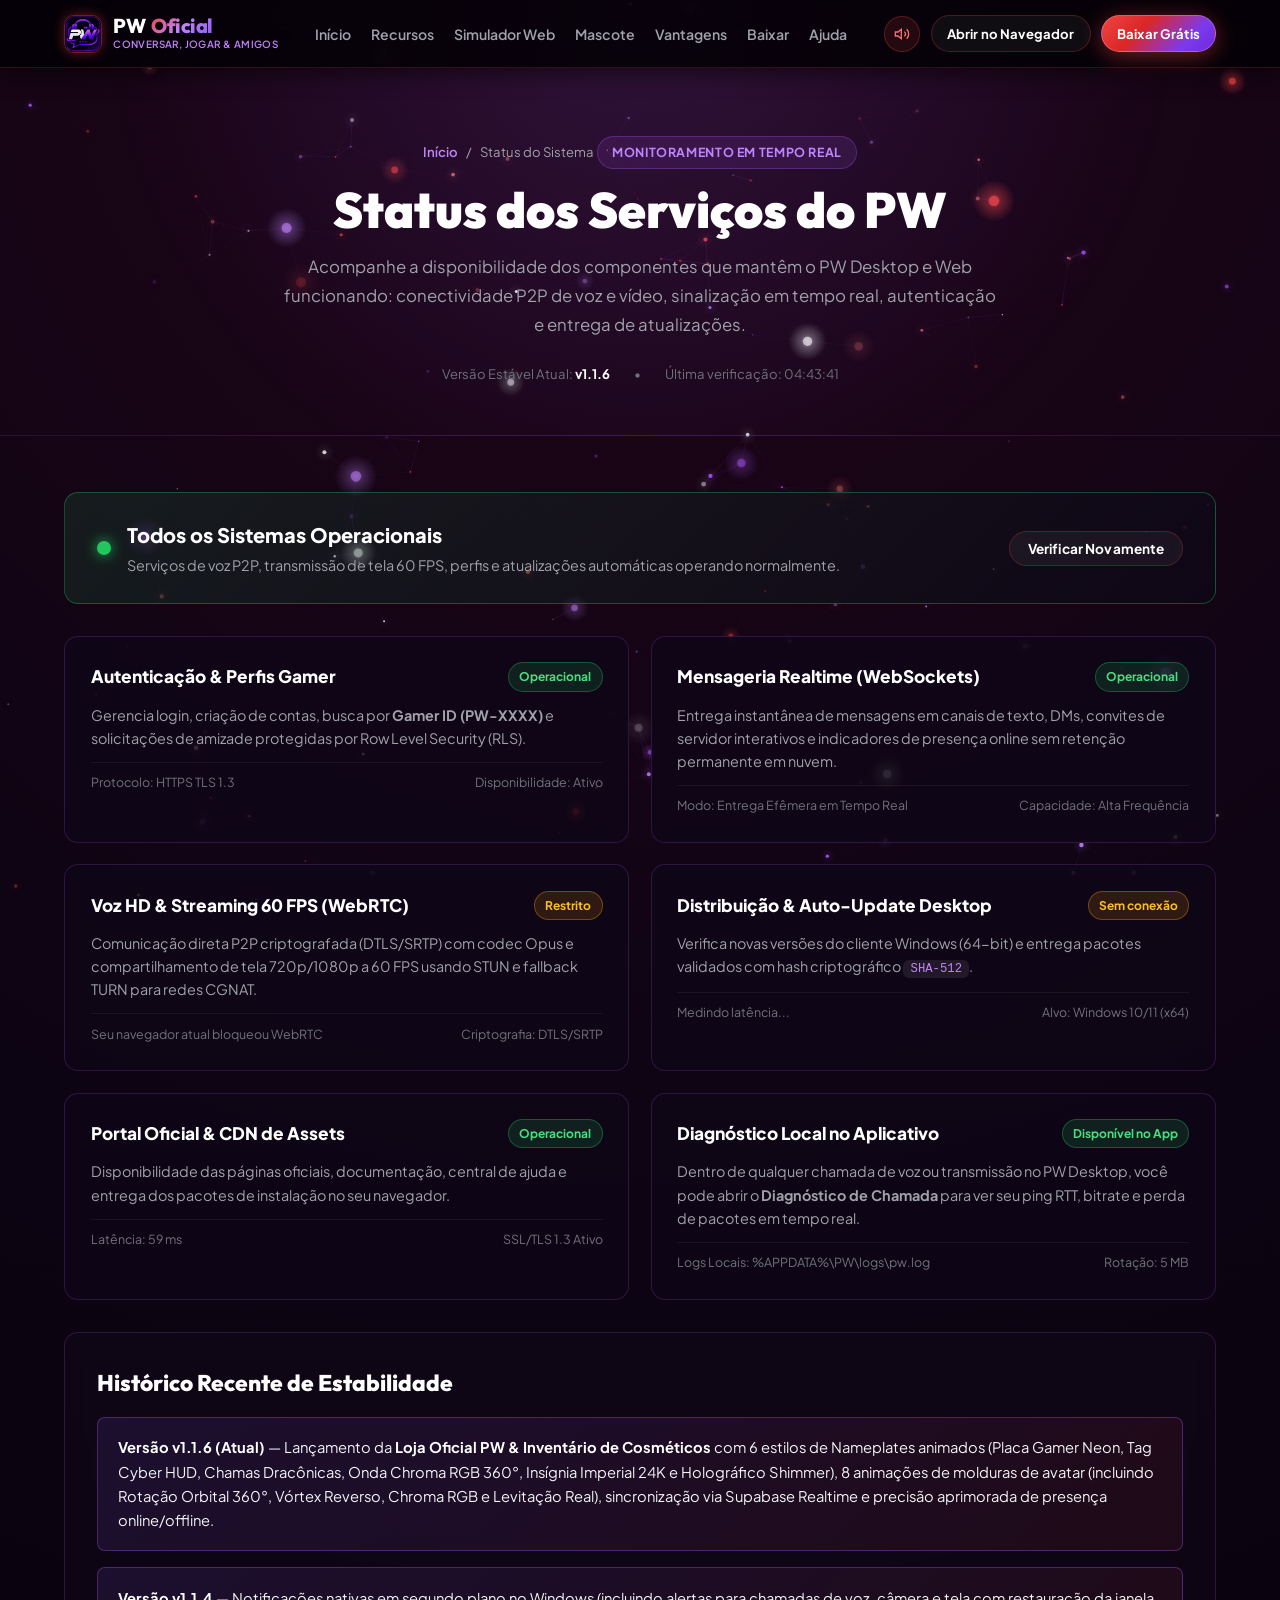
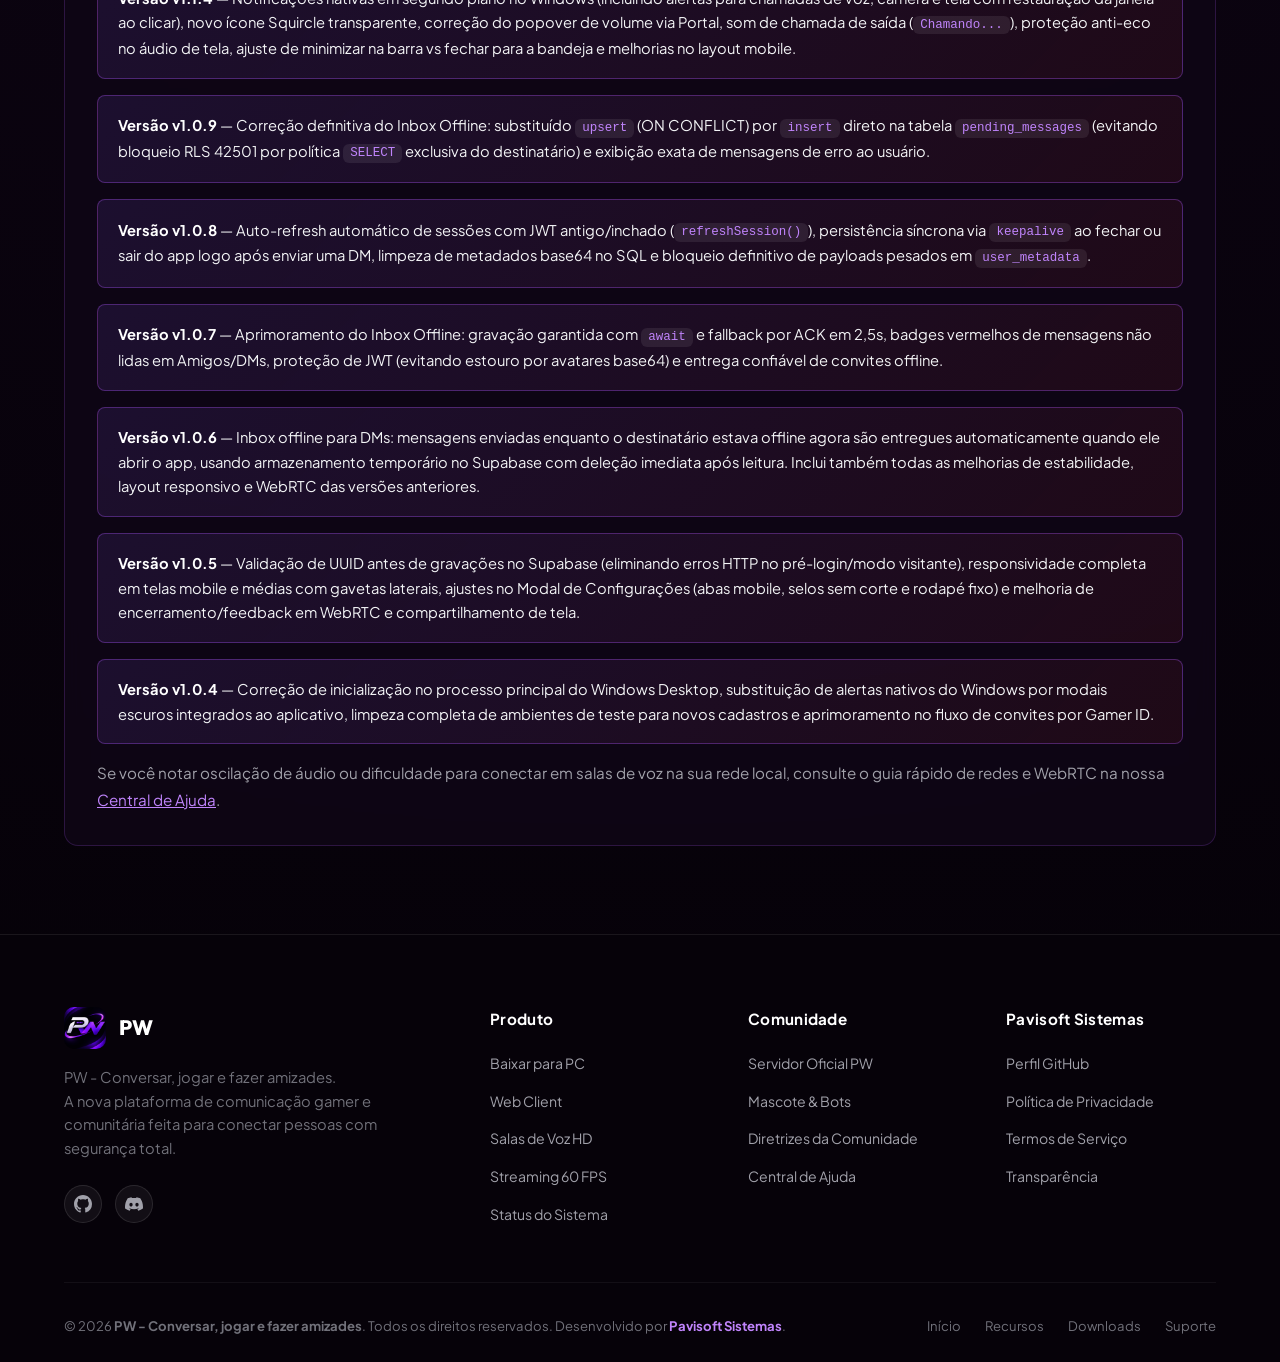
==== commit 39a8c314: "Release v1.1.6: Nameplates Animados, Molduras 360 e Precisao de Presenca" ====
--- a/status.html
+++ b/status.html
@@ -67,7 +67,7 @@
         Acompanhe a disponibilidade dos componentes que mantêm o PW Desktop e Web funcionando: conectividade P2P de voz e vídeo, sinalização em tempo real, autenticação e entrega de atualizações.
       </p>
       <div class="subpage-meta-bar">
-        <span>Versão Estável Atual: <strong id="statusVersionValue" style="color: #fff;">v1.1.5</strong></span>
+        <span>Versão Estável Atual: <strong id="statusVersionValue" style="color: #fff;">v1.1.6</strong></span>
         <span>•</span>
         <span id="statusLastCheck">Verificando agora...</span>
       </div>
@@ -182,7 +182,7 @@
       <div class="doc-card">
         <h2>Histórico Recente de Estabilidade</h2>
         <div class="doc-highlight-box" style="margin-bottom: 0.85rem;">
-          <strong>Versão v1.1.5 (Atual)</strong> — Lançamento da <strong>Loja Oficial PW &amp; Inventário de Cosméticos</strong> com sincronização via Supabase Realtime: molduras de avatar animadas (incluindo a exclusiva <em>Headset Orbital PW</em>), efeitos de perfil mesclados ao banner (<code class="doc-code-inline">mix-blend-screen</code>), nameplates com gradiente neon/ouro, insígnias colecionáveis, planos PW Nitro e compras com PW Coins.
+          <strong>Versão v1.1.6 (Atual)</strong> — Lançamento da <strong>Loja Oficial PW &amp; Inventário de Cosméticos</strong> com 6 estilos de Nameplates animados (Placa Gamer Neon, Tag Cyber HUD, Chamas Dracônicas, Onda Chroma RGB 360°, Insígnia Imperial 24K e Holográfico Shimmer), 8 animações de molduras de avatar (incluindo Rotação Orbital 360°, Vórtex Reverso, Chroma RGB e Levitação Real), sincronização via Supabase Realtime e precisão aprimorada de presença online/offline.
         </div>
         <div class="doc-highlight-box" style="margin-bottom: 0.85rem;">
           <strong>Versão v1.1.4</strong> — Notificações nativas em segundo plano no Windows (incluindo alertas para chamadas de voz, câmera e tela com restauração da janela ao clicar), novo ícone Squircle transparente, correção do popover de volume via Portal, som de chamada de saída (<code class="doc-code-inline">Chamando...</code>), proteção anti-eco no áudio de tela, ajuste de minimizar na barra vs fechar para a bandeja e melhorias no layout mobile.
